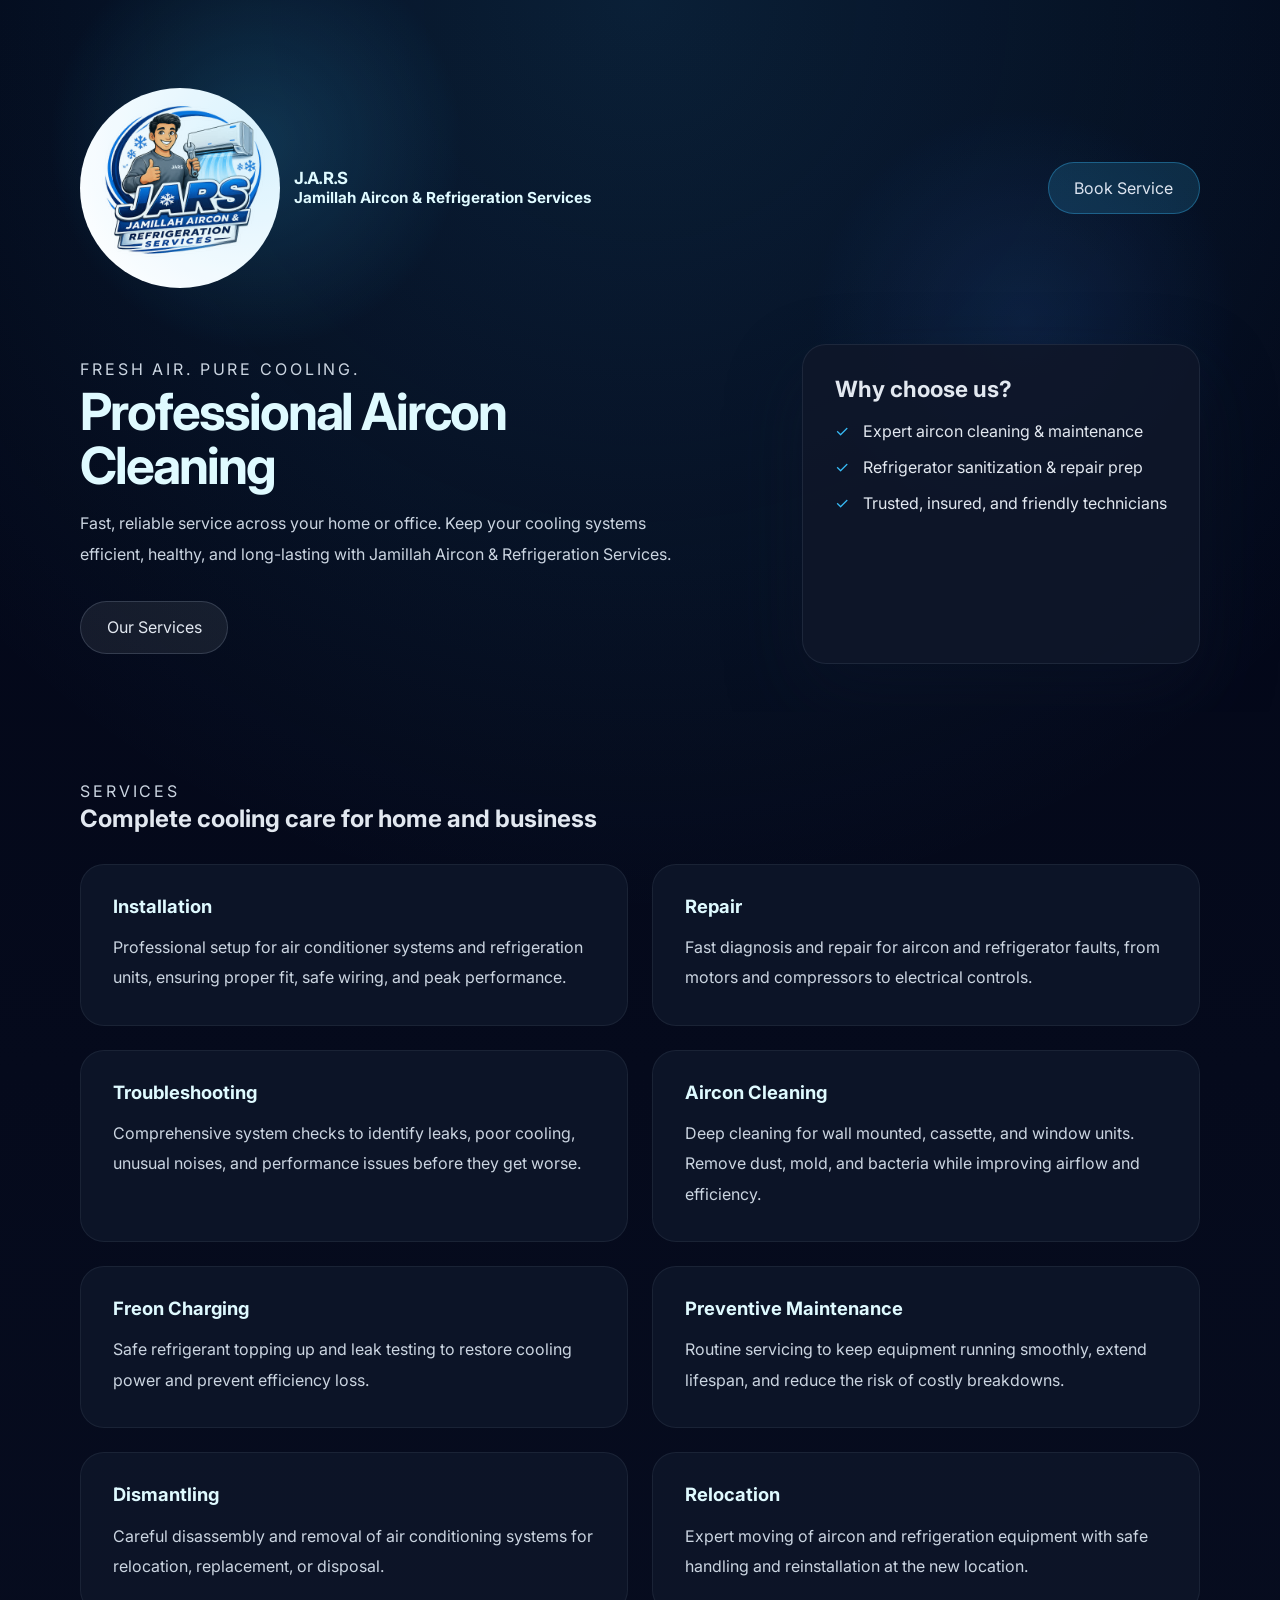
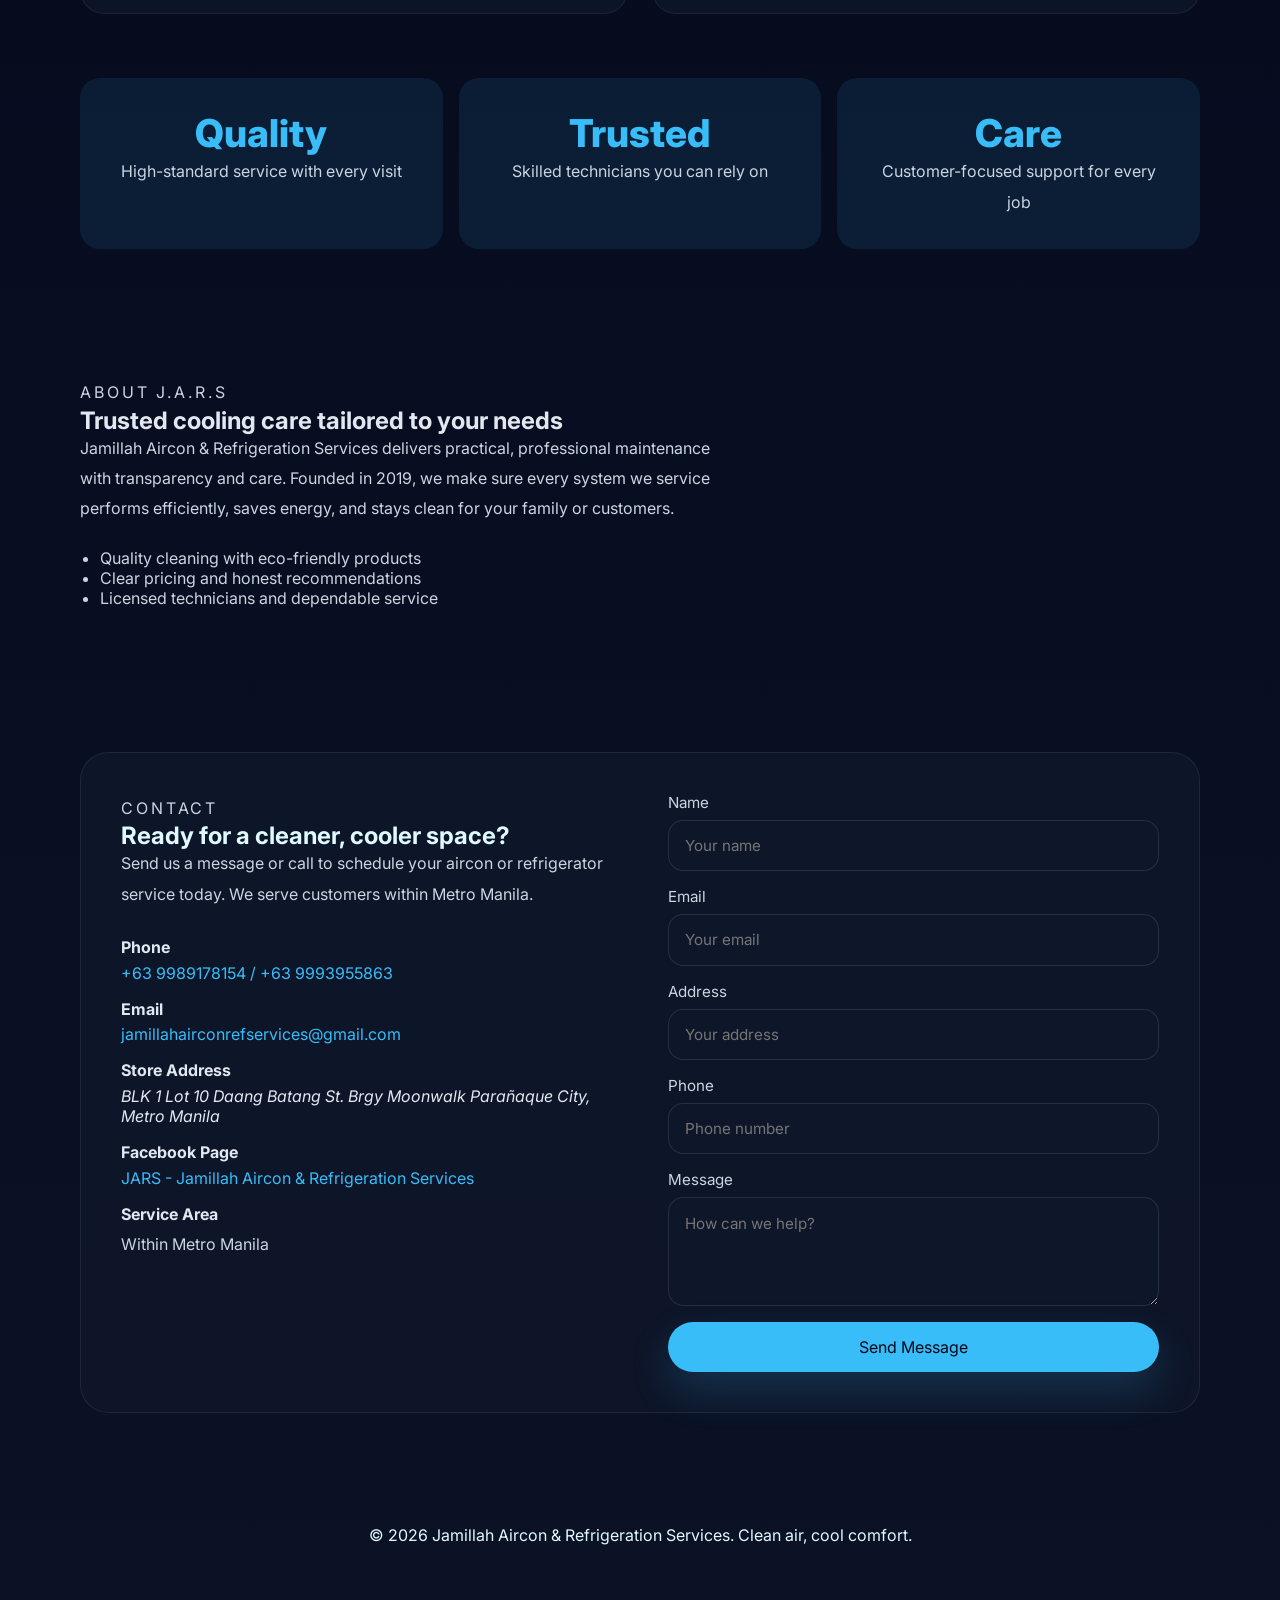
==== index.html @ af623837 "Add files via upload" ====
<!DOCTYPE html>
<html lang="en">
<head>
  <meta charset="UTF-8" />
  <meta name="viewport" content="width=device-width, initial-scale=1.0" />
  <title>Jamillah Aircon & Refrigeration Services</title>
  <link rel="stylesheet" href="styles.css" />
  <link rel="preconnect" href="https://fonts.googleapis.com" />
  <link rel="preconnect" href="https://fonts.gstatic.com" crossorigin />
  <link href="https://fonts.googleapis.com/css2?family=Inter:wght@400;500;600;700;800&display=swap" rel="stylesheet" />
</head>
<body>
  <header class="hero">
    <nav class="nav container">
      <div class="brand">
        <span class="brand-mark"><img src="8012e598-6c51-4938-8adb-c6c27e04d6a5.jpeg" width="800" height="auto" alt="J.A.R.S Logo" /></span>
        <div>
          <h1 class="brand-name neon-hover">J.A.R.S</h1>
          <h2 class="brand-subtitle neon-hover">Jamillah Aircon & Refrigeration Services</h2>
        </div>
      </div>
      <a class="cta-nav" href="#contact">Book Service</a>
    </nav>

    <div class="hero-content container">
      <div class="hero-copy">
        <p class="eyebrow">Fresh air. Pure cooling.</p>
        <h1 class="neon-hover">Professional Aircon Cleaning</h1>
        <p>Fast, reliable service across your home or office. Keep your cooling systems efficient, healthy, and long-lasting with Jamillah Aircon & Refrigeration Services.</p>
          <div class="hero-actions">
          <a class="btn secondary neon-hover" href="#services">Our Services</a>
        </div>
      </div>
      <div class="hero-visual">
        <div class="hero-card">
          <h2>Why choose us?</h2>
          <ul>
            <li>Expert aircon cleaning & maintenance</li>
            <li>Refrigerator sanitization & repair prep</li>
            <li>Trusted, insured, and friendly technicians</li>
          </ul>
        </div>
      </div>
    </div>
  </header>

  <main>
    <section id="services" class="section container">
      <div class="section-intro">
        <p class="eyebrow">Services</p>
        <h2>Complete cooling care for home and business</h2>
      </div>
      <div class="grid cards">
        <article class="card">
          <h3 class="neon-hover">Installation</h3>
          <p>Professional setup for air conditioner systems and refrigeration units, ensuring proper fit, safe wiring, and peak performance.</p>
        </article>
        <article class="card">
          <h3 class="neon-hover">Repair</h3>
          <p>Fast diagnosis and repair for aircon and refrigerator faults, from motors and compressors to electrical controls.</p>
        </article>
        <article class="card">
          <h3 class="neon-hover">Troubleshooting</h3>
          <p>Comprehensive system checks to identify leaks, poor cooling, unusual noises, and performance issues before they get worse.</p>
        </article>
        <article class="card">
          <h3 class="neon-hover">Aircon Cleaning</h3>
          <p>Deep cleaning for wall mounted, cassette, and window units. Remove dust, mold, and bacteria while improving airflow and efficiency.</p>
        </article>
        <article class="card">
          <h3 class="neon-hover">Freon Charging</h3>
          <p>Safe refrigerant topping up and leak testing to restore cooling power and prevent efficiency loss.</p>
        </article>
        <article class="card">
          <h3 class="neon-hover">Preventive Maintenance</h3>
          <p>Routine servicing to keep equipment running smoothly, extend lifespan, and reduce the risk of costly breakdowns.</p>
        </article>
        <article class="card">
          <h3 class="neon-hover">Dismantling</h3>
          <p>Careful disassembly and removal of air conditioning systems for relocation, replacement, or disposal.</p>
        </article>
        <article class="card">
          <h3 class="neon-hover">Relocation</h3>
          <p>Expert moving of aircon and refrigeration equipment with safe handling and reinstallation at the new location.</p>
        </article>
      </div>
    </section>

    <section class="section container stats-section">
        <div class="stats-grid">
        <div class="stat-card">
          <span class="neon-hover">Quality</span>
          <p>High-standard service with every visit</p>
        </div>
        <div class="stat-card">
          <span class="neon-hover">Trusted</span>
          <p>Skilled technicians you can rely on</p>
        </div>
        <div class="stat-card">
          <span class="neon-hover">Care</span>
          <p>Customer-focused support for every job</p>
        </div>
      </div>
    </section>

    <section class="section container about-section">
      <div class="about-grid">
        <div>
          <p class="eyebrow">About J.A.R.S</p>
          <h2>Trusted cooling care tailored to your needs</h2>
          <p>Jamillah Aircon & Refrigeration Services delivers practical, professional maintenance with transparency and care. Founded in 2019, we make sure every system we service performs efficiently, saves energy, and stays clean for your family or customers.</p>
          <ul>
            <li>Quality cleaning with eco-friendly products</li>
            <li>Clear pricing and honest recommendations</li>
            <li>Licensed technicians and dependable service</li>
          </ul>
        </div>
      </div>
    </section>

    <section id="contact" class="section container contact-section">
      <div class="contact-card">
        <div>
          <p class="eyebrow">Contact</p>
          <h2 class="neon-hover">Ready for a cleaner, cooler space?</h2>
          <p>Send us a message or call to schedule your aircon or refrigerator service today. We serve customers within Metro Manila.</p>
          <div class="contact-details">
            <div>
              <strong>Phone</strong>
              <a href="tel:+63 9989178154/9993955863">+63 9989178154 / +63 9993955863</a>
            </div>
            <div>
              <strong>Email</strong>
              <a href="mailto:jamillahairconrefservices@gmail.com">jamillahairconrefservices@gmail.com</a>
            </div>
            <div>
              <strong>Store Address</strong>
              <address>BLK 1 Lot 10 Daang Batang St. Brgy Moonwalk Parañaque City, Metro Manila</address>
            </div>
            <div>
              <strong>Facebook Page</strong>
              <a href="https://www.facebook.com/people/JARS-Jamillah-Aircon-Refrigeration-Services/100064820811318/" target="_blank" rel="noreferrer">JARS - Jamillah Aircon & Refrigeration Services</a>
            </div>
            <div>
              <strong>Service Area</strong>
              <p>Within Metro Manila</p>
            </div>
          </div>
        </div>
        <form id="contact-form" class="contact-form" action="https://script.google.com/macros/s/PUT_YOUR_SCRIPT_ID_HERE/exec" method="POST" accept-charset="UTF-8">
          <input type="hidden" name="_subject" value="New service inquiry from website" />
          <input type="hidden" name="_captcha" value="false" />
          <input type="hidden" name="_template" value="table" />
          <input type="hidden" name="_next" value="https://jamillahairconrefservices.com/" />
          <label>
            Name
            <input type="text" name="name" placeholder="Your name" required />
          </label>
          <label>
            Email
            <input type="email" name="email" placeholder="Your email" required />
          </label>
          <label>
            Address
            <input type="text" name="address" placeholder="Your address" required />
          </label>
          <label>
            Phone
            <input type="tel" name="phone" placeholder="Phone number" required />
          </label>
          <label>
            Message
            <textarea name="message" rows="4" placeholder="How can we help?" required></textarea>
          </label>
          <button type="submit" class="btn primary">Send Message</button>
        </form>
      </div>
    </section>
  </main>

  <footer class="footer container">
    <p class="neon-hover">© 2026 Jamillah Aircon & Refrigeration Services. Clean air, cool comfort.</p>
  </footer>
  <script src="script.js"></script>
</body>
</html>
---- styles.css ----
:root {
  color-scheme: dark;
  font-family: 'Inter', system-ui, sans-serif;
  background: #0f172a;
  color: #e2e8f0;
  font-synthesis: none;
  text-rendering: optimizeLegibility;
}

* {
  box-sizing: border-box;
}

body {
  margin: 0;
  min-height: 100vh;
  background: radial-gradient(circle at top, rgba(56, 189, 248, 0.14), transparent 28%),
    linear-gradient(180deg, #020617 0%, #0b1226 100%);
}

img {
  display: block;
  max-width: 100%;
}

button,
input,
textarea {
  font: inherit;
}

.container {
  width: min(1120px, calc(100% - 2rem));
  margin: 0 auto;
}

.nav {
  display: flex;
  justify-content: space-between;
  align-items: center;
  padding: 1.5rem 0;
}

.brand {
  display: flex;
  align-items: center;
  gap: 0.9rem;
}

.brand-mark {
  width: 200px;
  height: 200px;
  display: grid;
  place-items: left;
  background: #38bdf8;
  border-radius: 50%;
  overflow: hidden;
  color: #020617;
  font-weight: 800;
  font-size: 1.2rem;
}

.brand-mark img {
  width: 100%;
  height: auto;
  display: block;
}

.brand-name {
  margin: 0;
  font-size: 1.05rem;
  font-weight: 700;
}

.brand-subtitle {
  margin: 0.15rem 0 0;
  color: #94a3b8;
  font-size: 0.95rem;
}

.cta-nav,
.btn {
  display: inline-flex;
  align-items: center;
  justify-content: center;
  gap: 0.5rem;
  text-decoration: none;
  border-radius: 999px;
  border: none;
  padding: 0.95rem 1.6rem;
  cursor: pointer;
  transition: transform 0.2s ease, box-shadow 0.2s ease, background-color 0.2s ease;
}

.cta-nav {
  background: rgba(56, 189, 248, 0.16);
  color: #e2e8f0;
  border: 1px solid rgba(56, 189, 248, 0.35);
}

.hero {
  position: relative;
  overflow: hidden;
  padding: 4rem 0 3rem;
}

.hero::before {
  content: '';
  position: absolute;
  inset: 0;
  background: radial-gradient(circle at 20% 20%, rgba(56, 189, 248, 0.24), transparent 18%),
    radial-gradient(circle at 80% 45%, rgba(59, 130, 246, 0.16), transparent 20%);
  opacity: 0.8;
  pointer-events: none;
  animation: lightMove 12s ease-in-out infinite;
}

@keyframes lightMove {
  0% {
    transform: translate(0, 0) scale(1);
    opacity: 0.8;
  }
  50% {
    transform: translate(8%, -6%) scale(1.1);
    opacity: 0.6;
  }
  100% {
    transform: translate(0, 0) scale(1);
    opacity: 0.8;
  }
}

.hero-content {
  display: grid;
  grid-template-columns: 1.4fr 1fr;
  gap: 2.5rem;
  align-items: center;
  padding-top: 2rem;
  opacity: 0;
  transform: translateY(24px);
  animation: fadeInUp 1.2s ease-out forwards;
  animation-delay: 0.15s;
}

.hero-copy {
  max-width: 620px;
}

.eyebrow {
  text-transform: uppercase;
  letter-spacing: 0.18em;
  font-size: 0.78rem;
  color: #38bdf8;
  margin-bottom: 1rem;
}

h1,
h2,
h3 {
  margin: 0;
  line-height: 1.05;
}

h1 {
  font-size: clamp(2.4rem, 4vw, 4.2rem);
  letter-spacing: -0.04em;
  margin-bottom: 1rem;
}

.hero-copy p,
.section p,
.card p,
.testimonial-card p {
  font-size: 1rem;
  line-height: 1.9;
  color: #cbd5e1;
  margin: 0;
}

.hero-actions {
  display: flex;
  flex-wrap: wrap;
  gap: 1rem;
  margin-top: 2rem;
}

.btn.primary {
  background: #38bdf8;
  color: #020617;
  box-shadow: 0 18px 40px rgba(56, 189, 248, 0.18);
}

.btn.secondary {
  background: rgba(255, 255, 255, 0.07);
  color: #e2e8f0;
  border: 1px solid rgba(148, 163, 184, 0.24);
}

.btn:hover,
.cta-nav:hover {
  transform: translateY(-1px);
}

.hero-visual {
  display: flex;
  justify-content: flex-end;
}

.hero-card {
  background: rgba(15, 23, 42, 0.9);
  border: 1px solid rgba(148, 163, 184, 0.12);
  border-radius: 1.5rem;
  padding: 2rem;
  min-height: 320px;
  box-shadow: 0 30px 75px rgba(15, 23, 42, 0.35);
  opacity: 0;
  transform: translateY(24px);
  animation: fadeInUp 1.2s ease-out forwards;
  animation-delay: 0.3s;
}

.hero-card h2 {
  margin-bottom: 1.25rem;
  font-size: 1.4rem;
}

.hero-card ul {
  list-style: none;
  padding: 0;
  margin: 0;
  display: grid;
  gap: 1rem;
}

.hero-card li {
  position: relative;
  padding-left: 1.75rem;
}

.hero-card li::before {
  content: '✓';
  position: absolute;
  left: 0;
  color: #38bdf8;
}

.section {
  padding: 4rem 0;
}

#services,
#contact,
.section-intro,
.cards .card,
.stats-grid .stat-card,
.about-grid,
.contact-card,
.footer {
  opacity: 0;
  transform: translateY(24px);
  animation: fadeInUp 1.5s ease-out forwards;
}

#services {
  animation-delay: 0.2s;
}

#contact {
  animation-delay: 0.5s;
}

.section-intro {
  animation-delay: 0.25s;
  max-width: 640px;
  margin-bottom: 2rem;
}

.cards .card {
  animation-delay: 0.35s;
}

.stats-grid .stat-card {
  animation-delay: 0.4s;
}

.about-grid {
  animation-delay: 0.35s;
}

.contact-card {
  animation-delay: 0.45s;
}

.footer {
  animation-delay: 0.55s;
}

@keyframes fadeInUp {
  from {
    opacity: 0;
    transform: translateY(24px);
  }
  to {
    opacity: 1;
    transform: translateY(0);
  }
}


.cards {
  display: grid;
  grid-template-columns: repeat(2, minmax(0, 1fr));
  gap: 1.5rem;
}

.card {
  background: rgba(15, 23, 42, 0.85);
  border: 1px solid rgba(148, 163, 184, 0.1);
  border-radius: 1.5rem;
  padding: 2rem;
}

.card h3 {
  margin-bottom: 1rem;
  font-size: 1.15rem;
}

.stats-section {
  padding-top: 0;
}

.stats-grid {
  display: grid;
  grid-template-columns: repeat(3, minmax(0, 1fr));
  gap: 1rem;
}

.stat-card {
  background: rgba(56, 189, 248, 0.1);
  border-radius: 1.25rem;
  padding: 2rem;
  text-align: center;
}

.stat-card span {
  display: block;
  font-size: 2.4rem;
  font-weight: 800;
  color: #38bdf8;
}

.about-grid {
  display: grid;
  grid-template-columns: 1.2fr 0.8fr;
  gap: 2rem;
  align-items: start;
}

.about-grid ul {
  margin-top: 1.5rem;
  padding-left: 1.25rem;
  list-style: disc;
  color: #cbd5e1;
}

.testimonial-card {
  background: rgba(15, 23, 42, 0.9);
  border: 1px solid rgba(148, 163, 184, 0.12);
  border-radius: 1.5rem;
  padding: 2rem;
}

.testimonial-card footer {
  margin-top: 1.5rem;
  display: flex;
  flex-direction: column;
  gap: 0.2rem;
  color: #94a3b8;
}

.contact-card {
  display: grid;
  grid-template-columns: 1.05fr 1fr;
  gap: 2rem;
  background: rgba(15, 23, 42, 0.9);
  border: 1px solid rgba(148, 163, 184, 0.12);
  border-radius: 1.75rem;
  padding: 2.5rem;
}

.contact-details {
  display: grid;
  gap: 1rem;
  margin-top: 1.75rem;
}

.contact-details strong {
  display: block;
  margin-bottom: 0.35rem;
  color: #e2e8f0;
}

.contact-details a {
  color: #38bdf8;
  text-decoration: none;
}

.contact-form {
  display: grid;
  gap: 1rem;
}

.contact-form label {
  display: grid;
  gap: 0.5rem;
  font-size: 0.95rem;
  color: #cbd5e1;
}

.contact-form input,
.contact-form textarea {
  width: 100%;
  border: 1px solid rgba(148, 163, 184, 0.18);
  border-radius: 0.95rem;
  padding: 0.95rem 1rem;
  background: rgba(15, 23, 42, 0.95);
  color: #e2e8f0;
}

.contact-form input:focus,
.contact-form textarea:focus {
  outline: 2px solid rgba(56, 189, 248, 0.6);
  outline-offset: 2px;
}

.footer {
  padding: 2rem 0 3rem;
  text-align: center;
  color: #94a3b8;
}

@media (max-width: 940px) {
  .hero-content,
  .about-grid,
  .contact-card {
    grid-template-columns: 1fr;
  }

  .stats-grid {
    grid-template-columns: repeat(2, minmax(0, 1fr));
  }
}

@media (max-width: 680px) {
  .nav {
    flex-direction: column;
    align-items: flex-start;
    gap: 1rem;
  }

  .cards,
  .stats-grid {
    grid-template-columns: 1fr;
  }

  .hero {
    padding-top: 2.5rem;
  }
}

/* --- Neon hover effect (add-on) --- */
.neon-hover {
  position: relative;
  color: #dffaff;
  transition: color 0.25s ease, text-shadow 0.35s ease, transform 0.35s ease;
  cursor: pointer;
  -webkit-tap-highlight-color: transparent;
}

.neon-hover:hover {
  color: #e6ffff;
  text-shadow:
    0 0 6px rgba(56,189,248,0.95),
    0 0 18px rgba(56,189,248,0.6),
    0 0 36px rgba(99,102,241,0.25);
  transform: translateY(-2px);
}

.neon-hover::after {
  content: '';
  position: absolute;
  left: 50%;
  top: 50%;
  transform: translate(-50%, -50%);
  width: 0;
  height: 0;
  pointer-events: none;
  border-radius: 50%;
  background: radial-gradient(circle, rgba(56,189,248,0.22) 0%, rgba(56,189,248,0.12) 30%, transparent 60%);
  filter: blur(18px);
  opacity: 0;
  transition: width 0.4s ease, height 0.4s ease, opacity 0.4s ease;
  z-index: -1;
}

.neon-hover:hover::after {
  width: 220%;
  height: 160%;
  opacity: 1;
}

/* soft cursor glow that follows the mouse when hovering neon elements */
.neon-cursor {
  position: fixed;
  left: 0;
  top: 0;
  width: 140px;
  height: 140px;
  border-radius: 50%;
  pointer-events: none;
  background: radial-gradient(circle at 40% 40%, rgba(56,189,248,0.28), rgba(56,189,248,0.12) 40%, transparent 70%);
  filter: blur(16px);
  mix-blend-mode: screen;
  opacity: 0;
  transform: translate(-50%, -50%) scale(0.6);
  transition: opacity 0.18s ease, transform 0.12s ease;
  z-index: 9999;
}

@media (max-width: 680px) {
  .neon-cursor { width: 90px; height: 90px; }
}

/* optional helper: reduce glow intensity for printed output */
@media print {
  .neon-hover, .neon-cursor { text-shadow: none !important; opacity: 1 !important; }
}
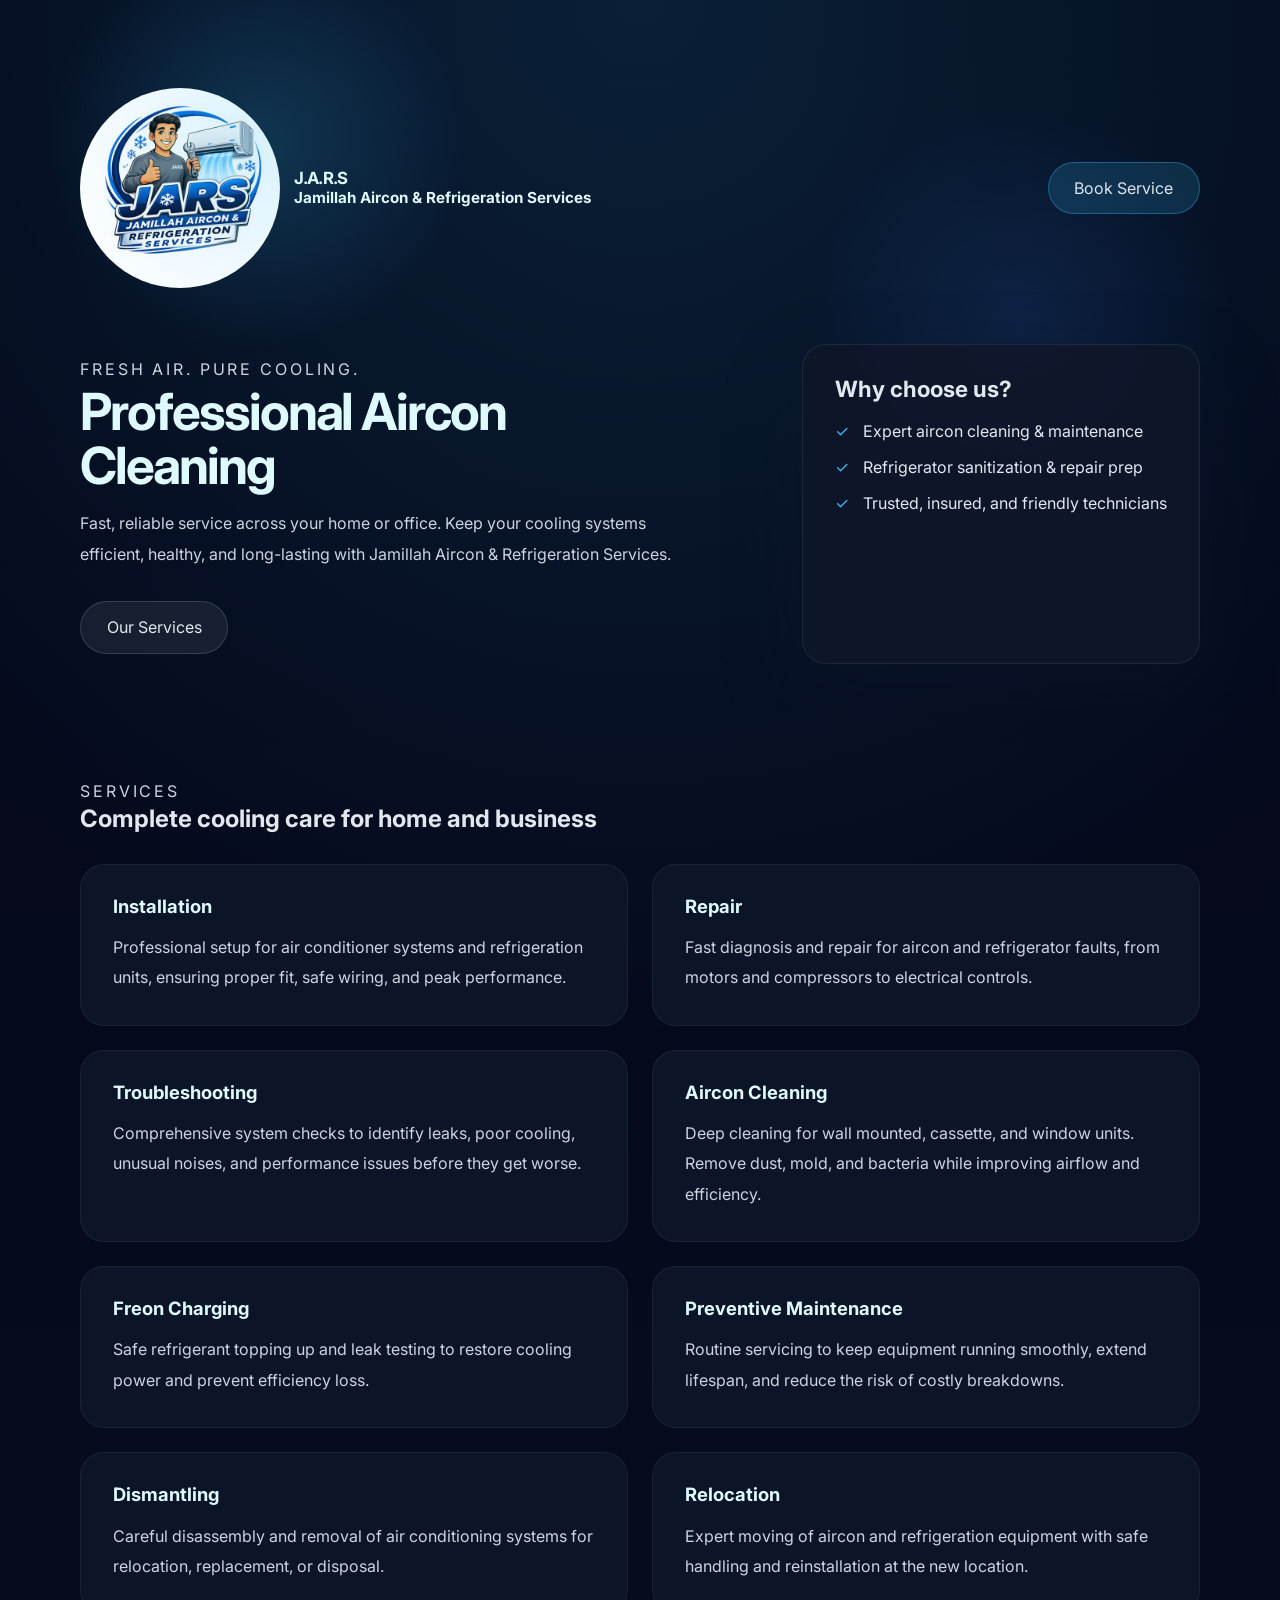
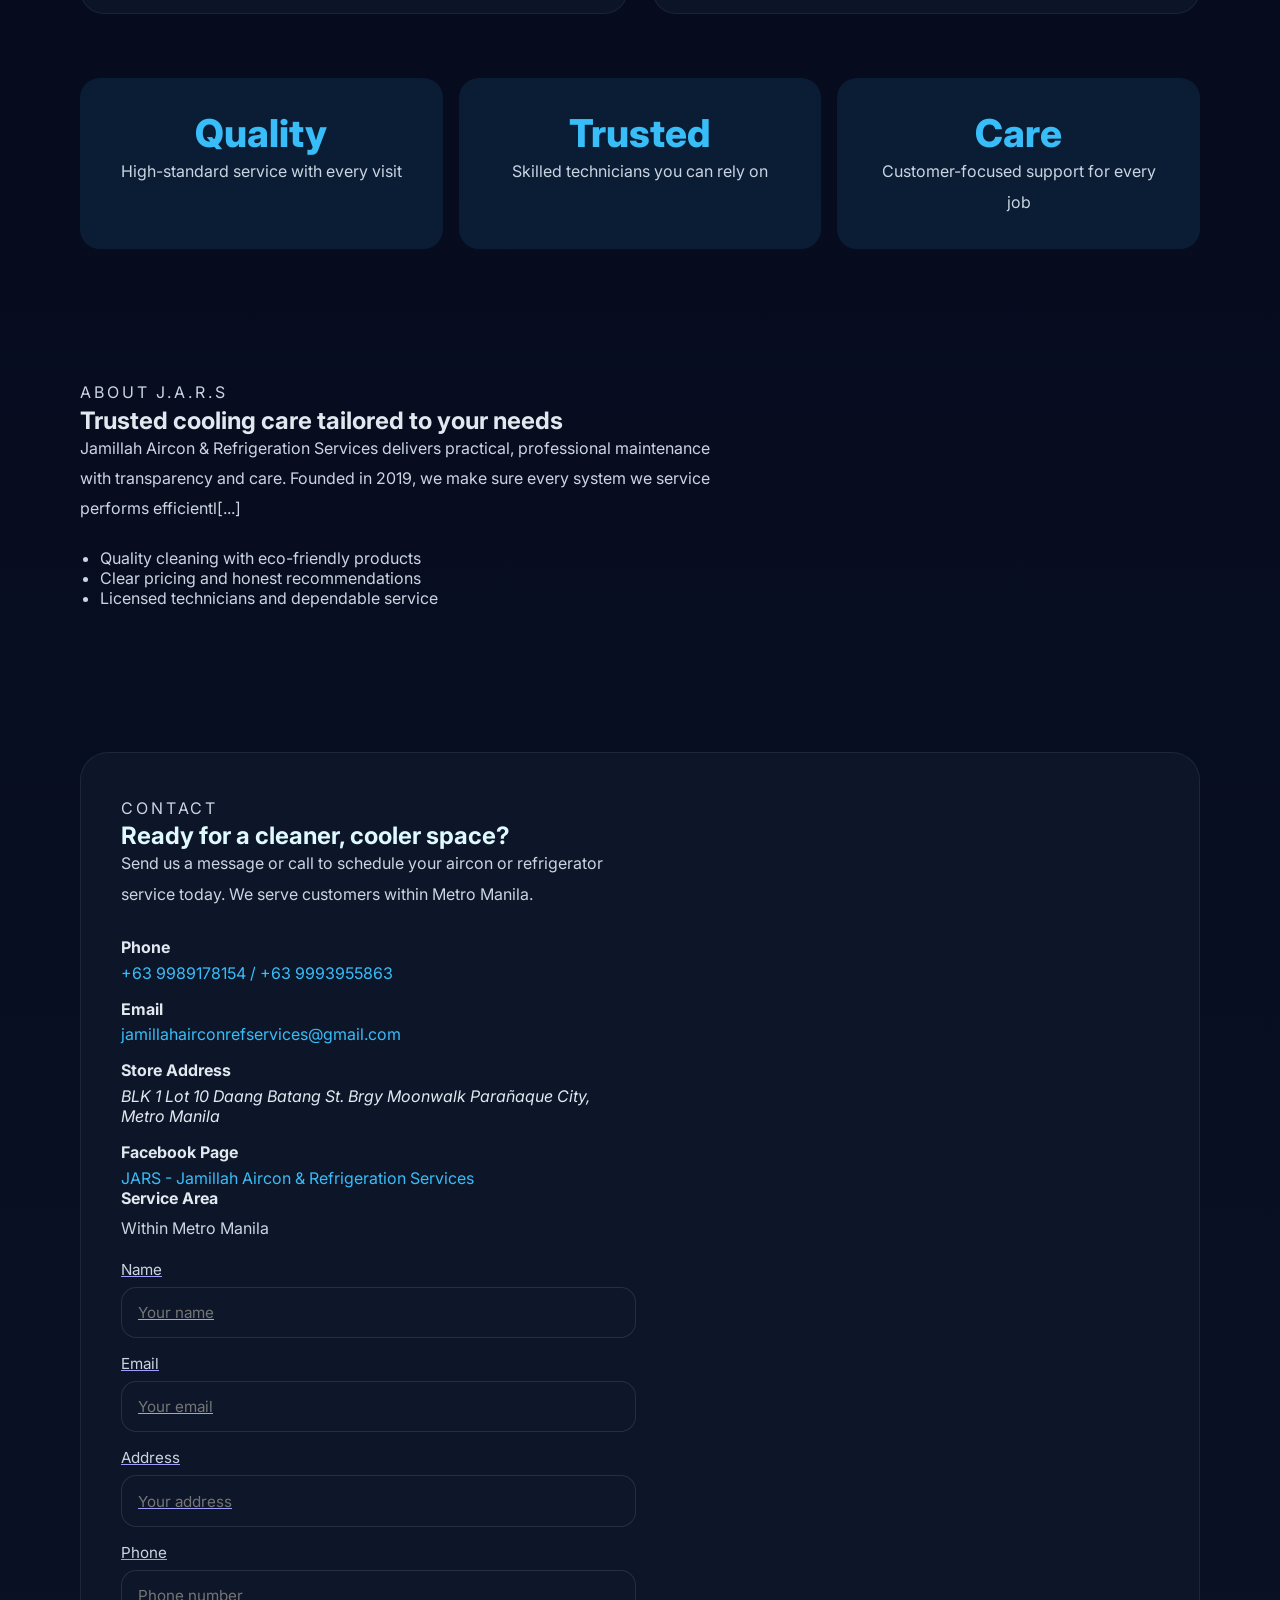
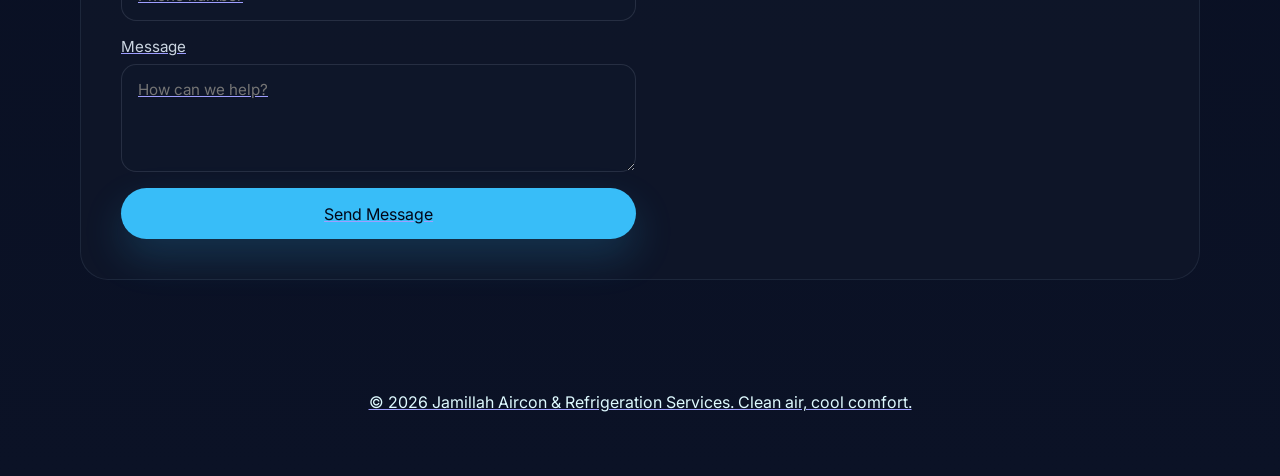
==== commit 686dce09: "Update index.html and script.js files" ====
--- a/index.html
+++ b/index.html
@@ -1,186 +1,186 @@
-<!DOCTYPE html>
-<html lang="en">
-<head>
-  <meta charset="UTF-8" />
-  <meta name="viewport" content="width=device-width, initial-scale=1.0" />
-  <title>Jamillah Aircon & Refrigeration Services</title>
-  <link rel="stylesheet" href="styles.css" />
-  <link rel="preconnect" href="https://fonts.googleapis.com" />
-  <link rel="preconnect" href="https://fonts.gstatic.com" crossorigin />
-  <link href="https://fonts.googleapis.com/css2?family=Inter:wght@400;500;600;700;800&display=swap" rel="stylesheet" />
-</head>
-<body>
-  <header class="hero">
-    <nav class="nav container">
-      <div class="brand">
-        <span class="brand-mark"><img src="8012e598-6c51-4938-8adb-c6c27e04d6a5.jpeg" width="800" height="auto" alt="J.A.R.S Logo" /></span>
-        <div>
-          <h1 class="brand-name neon-hover">J.A.R.S</h1>
-          <h2 class="brand-subtitle neon-hover">Jamillah Aircon & Refrigeration Services</h2>
-        </div>
-      </div>
-      <a class="cta-nav" href="#contact">Book Service</a>
-    </nav>
-
-    <div class="hero-content container">
-      <div class="hero-copy">
-        <p class="eyebrow">Fresh air. Pure cooling.</p>
-        <h1 class="neon-hover">Professional Aircon Cleaning</h1>
-        <p>Fast, reliable service across your home or office. Keep your cooling systems efficient, healthy, and long-lasting with Jamillah Aircon & Refrigeration Services.</p>
-          <div class="hero-actions">
-          <a class="btn secondary neon-hover" href="#services">Our Services</a>
-        </div>
-      </div>
-      <div class="hero-visual">
-        <div class="hero-card">
-          <h2>Why choose us?</h2>
-          <ul>
-            <li>Expert aircon cleaning & maintenance</li>
-            <li>Refrigerator sanitization & repair prep</li>
-            <li>Trusted, insured, and friendly technicians</li>
-          </ul>
-        </div>
-      </div>
-    </div>
-  </header>
-
-  <main>
-    <section id="services" class="section container">
-      <div class="section-intro">
-        <p class="eyebrow">Services</p>
-        <h2>Complete cooling care for home and business</h2>
-      </div>
-      <div class="grid cards">
-        <article class="card">
-          <h3 class="neon-hover">Installation</h3>
-          <p>Professional setup for air conditioner systems and refrigeration units, ensuring proper fit, safe wiring, and peak performance.</p>
-        </article>
-        <article class="card">
-          <h3 class="neon-hover">Repair</h3>
-          <p>Fast diagnosis and repair for aircon and refrigerator faults, from motors and compressors to electrical controls.</p>
-        </article>
-        <article class="card">
-          <h3 class="neon-hover">Troubleshooting</h3>
-          <p>Comprehensive system checks to identify leaks, poor cooling, unusual noises, and performance issues before they get worse.</p>
-        </article>
-        <article class="card">
-          <h3 class="neon-hover">Aircon Cleaning</h3>
-          <p>Deep cleaning for wall mounted, cassette, and window units. Remove dust, mold, and bacteria while improving airflow and efficiency.</p>
-        </article>
-        <article class="card">
-          <h3 class="neon-hover">Freon Charging</h3>
-          <p>Safe refrigerant topping up and leak testing to restore cooling power and prevent efficiency loss.</p>
-        </article>
-        <article class="card">
-          <h3 class="neon-hover">Preventive Maintenance</h3>
-          <p>Routine servicing to keep equipment running smoothly, extend lifespan, and reduce the risk of costly breakdowns.</p>
-        </article>
-        <article class="card">
-          <h3 class="neon-hover">Dismantling</h3>
-          <p>Careful disassembly and removal of air conditioning systems for relocation, replacement, or disposal.</p>
-        </article>
-        <article class="card">
-          <h3 class="neon-hover">Relocation</h3>
-          <p>Expert moving of aircon and refrigeration equipment with safe handling and reinstallation at the new location.</p>
-        </article>
-      </div>
-    </section>
-
-    <section class="section container stats-section">
-        <div class="stats-grid">
-        <div class="stat-card">
-          <span class="neon-hover">Quality</span>
-          <p>High-standard service with every visit</p>
-        </div>
-        <div class="stat-card">
-          <span class="neon-hover">Trusted</span>
-          <p>Skilled technicians you can rely on</p>
-        </div>
-        <div class="stat-card">
-          <span class="neon-hover">Care</span>
-          <p>Customer-focused support for every job</p>
-        </div>
-      </div>
-    </section>
-
-    <section class="section container about-section">
-      <div class="about-grid">
-        <div>
-          <p class="eyebrow">About J.A.R.S</p>
-          <h2>Trusted cooling care tailored to your needs</h2>
-          <p>Jamillah Aircon & Refrigeration Services delivers practical, professional maintenance with transparency and care. Founded in 2019, we make sure every system we service performs efficiently, saves energy, and stays clean for your family or customers.</p>
-          <ul>
-            <li>Quality cleaning with eco-friendly products</li>
-            <li>Clear pricing and honest recommendations</li>
-            <li>Licensed technicians and dependable service</li>
-          </ul>
-        </div>
-      </div>
-    </section>
-
-    <section id="contact" class="section container contact-section">
-      <div class="contact-card">
-        <div>
-          <p class="eyebrow">Contact</p>
-          <h2 class="neon-hover">Ready for a cleaner, cooler space?</h2>
-          <p>Send us a message or call to schedule your aircon or refrigerator service today. We serve customers within Metro Manila.</p>
-          <div class="contact-details">
-            <div>
-              <strong>Phone</strong>
-              <a href="tel:+63 9989178154/9993955863">+63 9989178154 / +63 9993955863</a>
-            </div>
-            <div>
-              <strong>Email</strong>
-              <a href="mailto:jamillahairconrefservices@gmail.com">jamillahairconrefservices@gmail.com</a>
-            </div>
-            <div>
-              <strong>Store Address</strong>
-              <address>BLK 1 Lot 10 Daang Batang St. Brgy Moonwalk Parañaque City, Metro Manila</address>
-            </div>
-            <div>
-              <strong>Facebook Page</strong>
-              <a href="https://www.facebook.com/people/JARS-Jamillah-Aircon-Refrigeration-Services/100064820811318/" target="_blank" rel="noreferrer">JARS - Jamillah Aircon & Refrigeration Services</a>
-            </div>
-            <div>
-              <strong>Service Area</strong>
-              <p>Within Metro Manila</p>
-            </div>
-          </div>
-        </div>
-        <form id="contact-form" class="contact-form" action="https://script.google.com/macros/s/PUT_YOUR_SCRIPT_ID_HERE/exec" method="POST" accept-charset="UTF-8">
-          <input type="hidden" name="_subject" value="New service inquiry from website" />
-          <input type="hidden" name="_captcha" value="false" />
-          <input type="hidden" name="_template" value="table" />
-          <input type="hidden" name="_next" value="https://jamillahairconrefservices.com/" />
-          <label>
-            Name
-            <input type="text" name="name" placeholder="Your name" required />
-          </label>
-          <label>
-            Email
-            <input type="email" name="email" placeholder="Your email" required />
-          </label>
-          <label>
-            Address
-            <input type="text" name="address" placeholder="Your address" required />
-          </label>
-          <label>
-            Phone
-            <input type="tel" name="phone" placeholder="Phone number" required />
-          </label>
-          <label>
-            Message
-            <textarea name="message" rows="4" placeholder="How can we help?" required></textarea>
-          </label>
-          <button type="submit" class="btn primary">Send Message</button>
-        </form>
-      </div>
-    </section>
-  </main>
-
-  <footer class="footer container">
-    <p class="neon-hover">© 2026 Jamillah Aircon & Refrigeration Services. Clean air, cool comfort.</p>
-  </footer>
-  <script src="script.js"></script>
-</body>
-</html>
+<!DOCTYPE html>
+<html lang="en">
+<head>
+  <meta charset="UTF-8" />
+  <meta name="viewport" content="width=device-width, initial-scale=1.0" />
+  <title>Jamillah Aircon & Refrigeration Services</title>
+  <link rel="stylesheet" href="styles.css" />
+  <link rel="preconnect" href="https://fonts.googleapis.com" />
+  <link rel="preconnect" href="https://fonts.gstatic.com" crossorigin />
+  <link href="https://fonts.googleapis.com/css2?family=Inter:wght@400;500;600;700;800&display=swap" rel="stylesheet" />
+</head>
+<body>
+  <header class="hero">
+    <nav class="nav container">
+      <div class="brand">
+        <span class="brand-mark"><img src="8012e598-6c51-4938-8adb-c6c27e04d6a5.jpeg" width="800" height="auto" alt="J.A.R.S Logo" /></span>
+        <div>
+          <h1 class="brand-name neon-hover">J.A.R.S</h1>
+          <h2 class="brand-subtitle neon-hover">Jamillah Aircon & Refrigeration Services</h2>
+        </div>
+      </div>
+      <a class="cta-nav" href="#contact">Book Service</a>
+    </nav>
+
+    <div class="hero-content container">
+      <div class="hero-copy">
+        <p class="eyebrow">Fresh air. Pure cooling.</p>
+        <h1 class="neon-hover">Professional Aircon Cleaning</h1>
+        <p>Fast, reliable service across your home or office. Keep your cooling systems efficient, healthy, and long-lasting with Jamillah Aircon & Refrigeration Services.</p>
+          <div class="hero-actions">
+          <a class="btn secondary neon-hover" href="#services">Our Services</a>
+        </div>
+      </div>
+      <div class="hero-visual">
+        <div class="hero-card">
+          <h2>Why choose us?</h2>
+          <ul>
+            <li>Expert aircon cleaning & maintenance</li>
+            <li>Refrigerator sanitization & repair prep</li>
+            <li>Trusted, insured, and friendly technicians</li>
+          </ul>
+        </div>
+      </div>
+    </div>
+  </header>
+
+  <main>
+    <section id="services" class="section container">
+      <div class="section-intro">
+        <p class="eyebrow">Services</p>
+        <h2>Complete cooling care for home and business</h2>
+      </div>
+      <div class="grid cards">
+        <article class="card">
+          <h3 class="neon-hover">Installation</h3>
+          <p>Professional setup for air conditioner systems and refrigeration units, ensuring proper fit, safe wiring, and peak performance.</p>
+        </article>
+        <article class="card">
+          <h3 class="neon-hover">Repair</h3>
+          <p>Fast diagnosis and repair for aircon and refrigerator faults, from motors and compressors to electrical controls.</p>
+        </article>
+        <article class="card">
+          <h3 class="neon-hover">Troubleshooting</h3>
+          <p>Comprehensive system checks to identify leaks, poor cooling, unusual noises, and performance issues before they get worse.</p>
+        </article>
+        <article class="card">
+          <h3 class="neon-hover">Aircon Cleaning</h3>
+          <p>Deep cleaning for wall mounted, cassette, and window units. Remove dust, mold, and bacteria while improving airflow and efficiency.</p>
+        </article>
+        <article class="card">
+          <h3 class="neon-hover">Freon Charging</h3>
+          <p>Safe refrigerant topping up and leak testing to restore cooling power and prevent efficiency loss.</p>
+        </article>
+        <article class="card">
+          <h3 class="neon-hover">Preventive Maintenance</h3>
+          <p>Routine servicing to keep equipment running smoothly, extend lifespan, and reduce the risk of costly breakdowns.</p>
+        </article>
+        <article class="card">
+          <h3 class="neon-hover">Dismantling</h3>
+          <p>Careful disassembly and removal of air conditioning systems for relocation, replacement, or disposal.</p>
+        </article>
+        <article class="card">
+          <h3 class="neon-hover">Relocation</h3>
+          <p>Expert moving of aircon and refrigeration equipment with safe handling and reinstallation at the new location.</p>
+        </article>
+      </div>
+    </section>
+
+    <section class="section container stats-section">
+        <div class="stats-grid">
+        <div class="stat-card">
+          <span class="neon-hover">Quality</span>
+          <p>High-standard service with every visit</p>
+        </div>
+        <div class="stat-card">
+          <span class="neon-hover">Trusted</span>
+          <p>Skilled technicians you can rely on</p>
+        </div>
+        <div class="stat-card">
+          <span class="neon-hover">Care</span>
+          <p>Customer-focused support for every job</p>
+        </div>
+      </div>
+    </section>
+
+    <section class="section container about-section">
+      <div class="about-grid">
+        <div>
+          <p class="eyebrow">About J.A.R.S</p>
+          <h2>Trusted cooling care tailored to your needs</h2>
+          <p>Jamillah Aircon & Refrigeration Services delivers practical, professional maintenance with transparency and care. Founded in 2019, we make sure every system we service performs efficientl[...]
+          <ul>
+            <li>Quality cleaning with eco-friendly products</li>
+            <li>Clear pricing and honest recommendations</li>
+            <li>Licensed technicians and dependable service</li>
+          </ul>
+        </div>
+      </div>
+    </section>
+
+    <section id="contact" class="section container contact-section">
+      <div class="contact-card">
+        <div>
+          <p class="eyebrow">Contact</p>
+          <h2 class="neon-hover">Ready for a cleaner, cooler space?</h2>
+          <p>Send us a message or call to schedule your aircon or refrigerator service today. We serve customers within Metro Manila.</p>
+          <div class="contact-details">
+            <div>
+              <strong>Phone</strong>
+              <a href="tel:+63 9989178154/9993955863">+63 9989178154 / +63 9993955863</a>
+            </div>
+            <div>
+              <strong>Email</strong>
+              <a href="mailto:jamillahairconrefservices@gmail.com">jamillahairconrefservices@gmail.com</a>
+            </div>
+            <div>
+              <strong>Store Address</strong>
+              <address>BLK 1 Lot 10 Daang Batang St. Brgy Moonwalk Parañaque City, Metro Manila</address>
+            </div>
+            <div>
+              <strong>Facebook Page</strong>
+              <a href="https://www.facebook.com/people/JARS-Jamillah-Aircon-Refrigeration-Services/100064820811318/" target="_blank" rel="noreferrer">JARS - Jamillah Aircon & Refrigeration Services</a[...]
+            </div>
+            <div>
+              <strong>Service Area</strong>
+              <p>Within Metro Manila</p>
+            </div>
+          </div>
+        </div>
+        <form id="contact-form" class="contact-form" action="https://script.google.com/macros/s/PUT_YOUR_SCRIPT_ID_HERE/exec" method="POST" accept-charset="UTF-8">
+          <input type="hidden" name="_subject" value="New service inquiry from website" />
+          <input type="hidden" name="_captcha" value="false" />
+          <input type="hidden" name="_template" value="table" />
+          <input type="hidden" name="_next" value="https://jamillahairconrefservices.com/" />
+          <label>
+            Name
+            <input type="text" name="name" placeholder="Your name" required />
+          </label>
+          <label>
+            Email
+            <input type="email" name="email" placeholder="Your email" required />
+          </label>
+          <label>
+            Address
+            <input type="text" name="address" placeholder="Your address" required />
+          </label>
+          <label>
+            Phone
+            <input type="tel" name="phone" placeholder="Phone number" required />
+          </label>
+          <label>
+            Message
+            <textarea name="message" rows="4" placeholder="How can we help?" required></textarea>
+          </label>
+          <button type="submit" class="btn primary">Send Message</button>
+        </form>
+      </div>
+    </section>
+  </main>
+
+  <footer class="footer container">
+    <p class="neon-hover">© 2026 Jamillah Aircon & Refrigeration Services. Clean air, cool comfort.</p>
+  </footer>
+  <script src="script.js"></script>
+</body>
+</html>
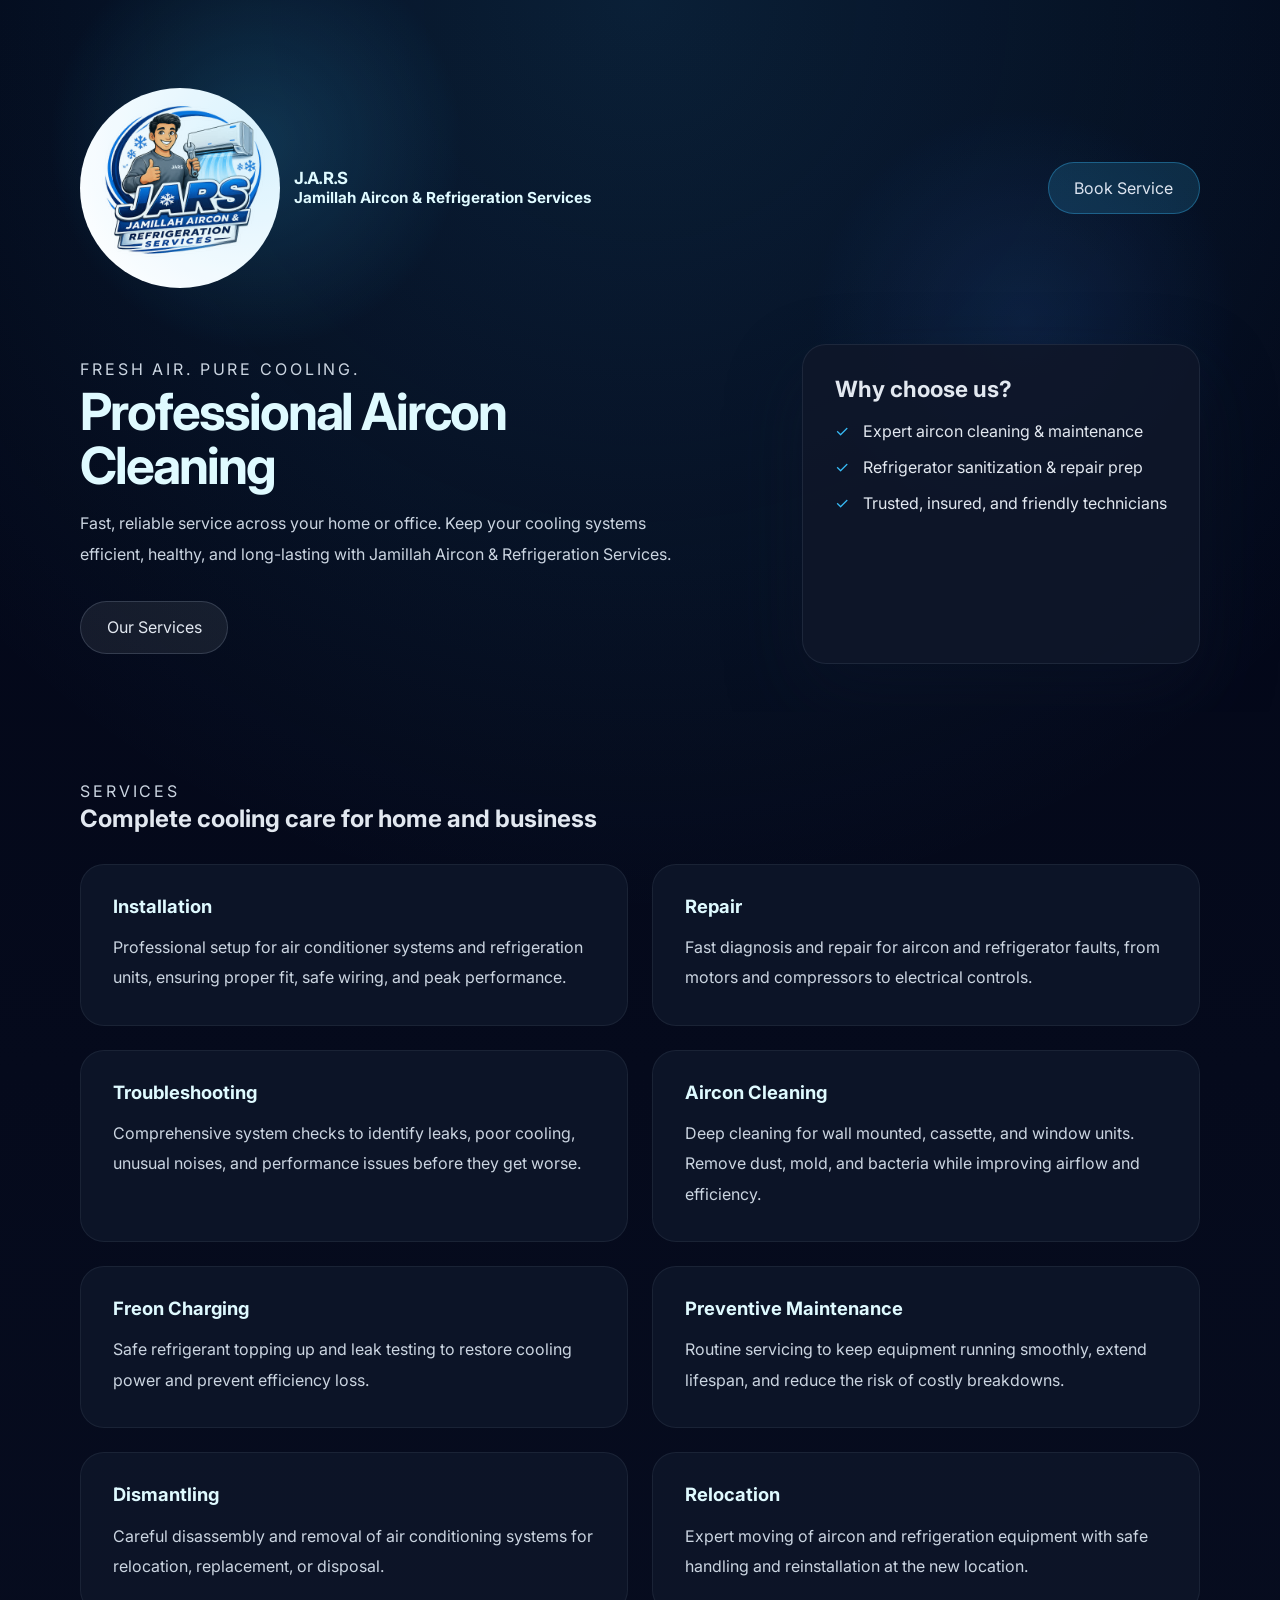
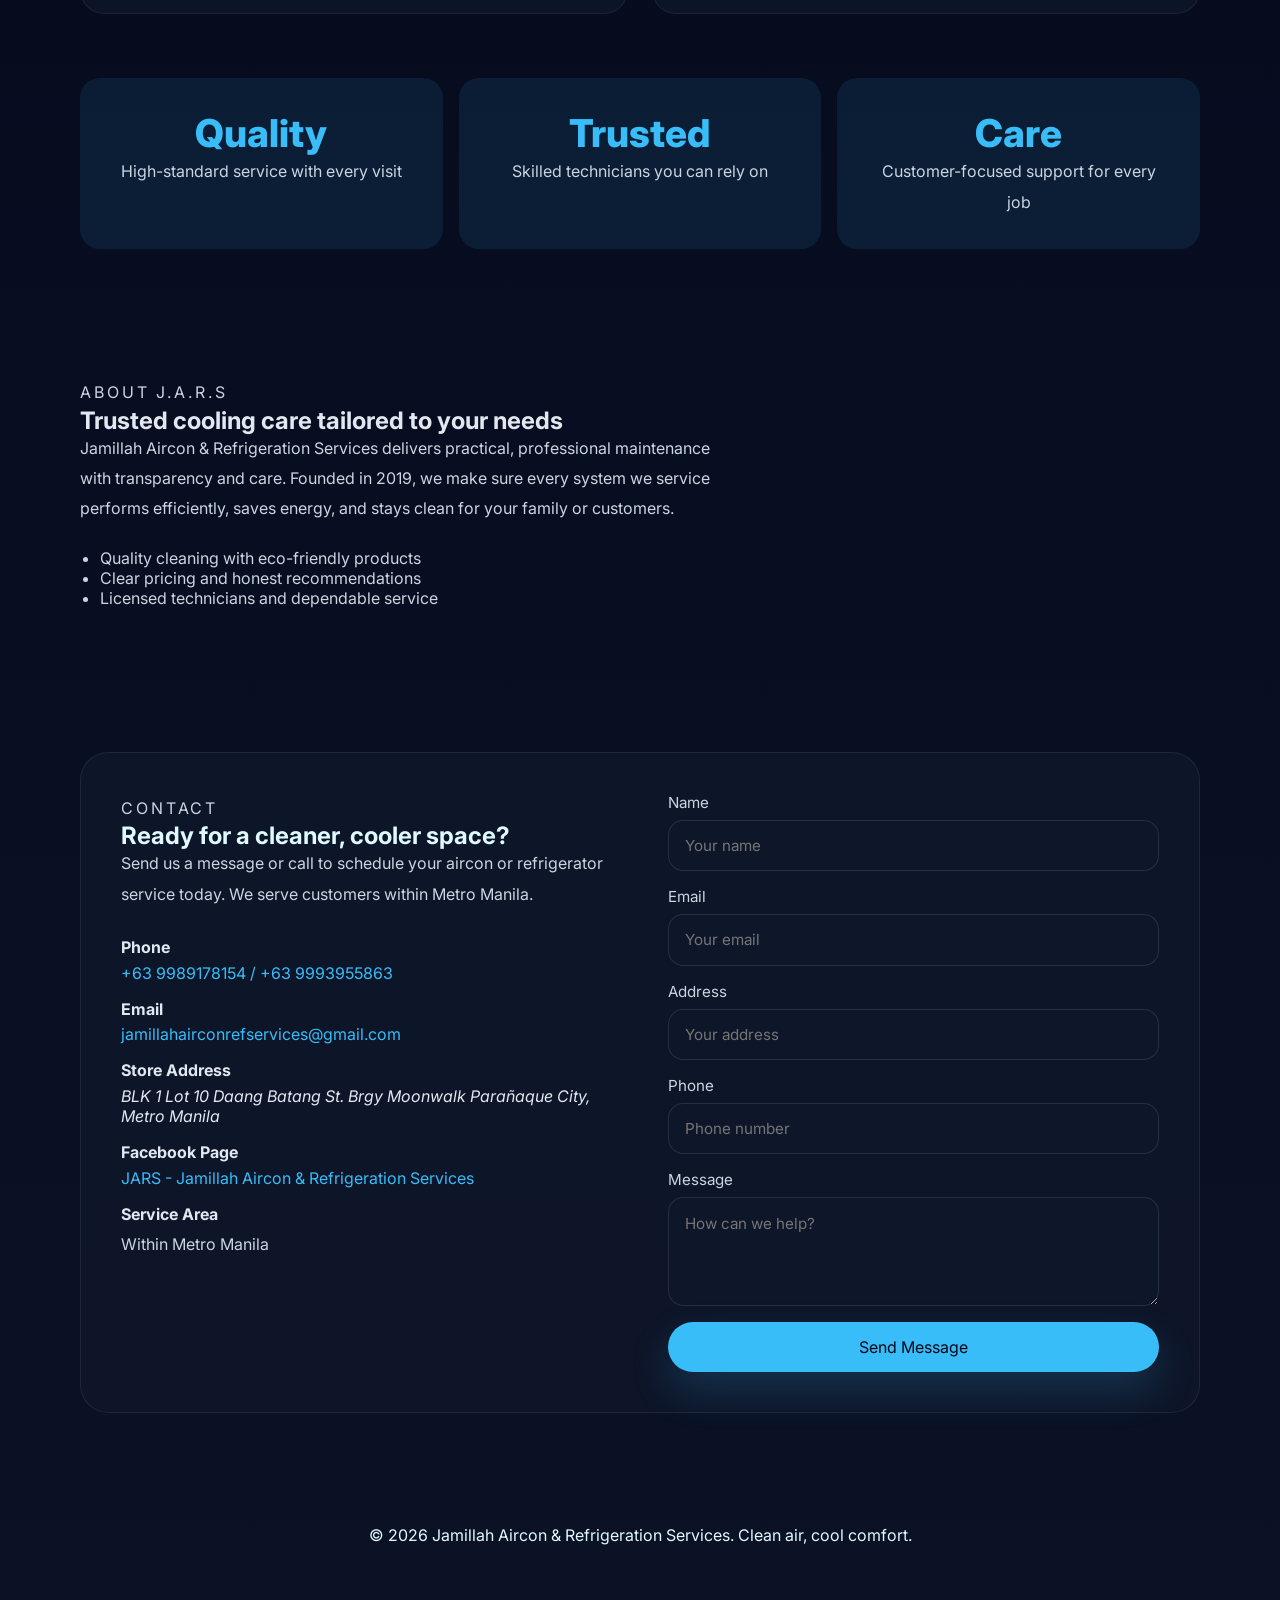
==== commit e6ad91c7: "Update index.html and script.js with latest changes" ====
--- a/index.html
+++ b/index.html
@@ -108,7 +108,7 @@
         <div>
           <p class="eyebrow">About J.A.R.S</p>
           <h2>Trusted cooling care tailored to your needs</h2>
-          <p>Jamillah Aircon & Refrigeration Services delivers practical, professional maintenance with transparency and care. Founded in 2019, we make sure every system we service performs efficientl[...]
+          <p>Jamillah Aircon & Refrigeration Services delivers practical, professional maintenance with transparency and care. Founded in 2019, we make sure every system we service performs efficiently, saves energy, and stays clean for your family or customers.</p>
           <ul>
             <li>Quality cleaning with eco-friendly products</li>
             <li>Clear pricing and honest recommendations</li>
@@ -139,7 +139,7 @@
             </div>
             <div>
               <strong>Facebook Page</strong>
-              <a href="https://www.facebook.com/people/JARS-Jamillah-Aircon-Refrigeration-Services/100064820811318/" target="_blank" rel="noreferrer">JARS - Jamillah Aircon & Refrigeration Services</a[...]
+              <a href="https://www.facebook.com/people/JARS-Jamillah-Aircon-Refrigeration-Services/100064820811318/" target="_blank" rel="noreferrer">JARS - Jamillah Aircon & Refrigeration Services</a>
             </div>
             <div>
               <strong>Service Area</strong>
@@ -147,11 +147,10 @@
             </div>
           </div>
         </div>
-        <form id="contact-form" class="contact-form" action="https://script.google.com/macros/s/PUT_YOUR_SCRIPT_ID_HERE/exec" method="POST" accept-charset="UTF-8">
-          <input type="hidden" name="_subject" value="New service inquiry from website" />
-          <input type="hidden" name="_captcha" value="false" />
-          <input type="hidden" name="_template" value="table" />
-          <input type="hidden" name="_next" value="https://jamillahairconrefservices.com/" />
+        <form id="contact-form" class="contact-form" action="https://api.web3forms.com/submit" method="POST" accept-charset="UTF-8">
+          <input type="hidden" name="access_key" value="YOUR_WEB3FORMS_ACCESS_KEY" />
+          <input type="hidden" name="subject" value="New service inquiry from website" />
+          <input type="checkbox" name="botcheck" class="hidden" style="display:none;" />
           <label>
             Name
             <input type="text" name="name" placeholder="Your name" required />
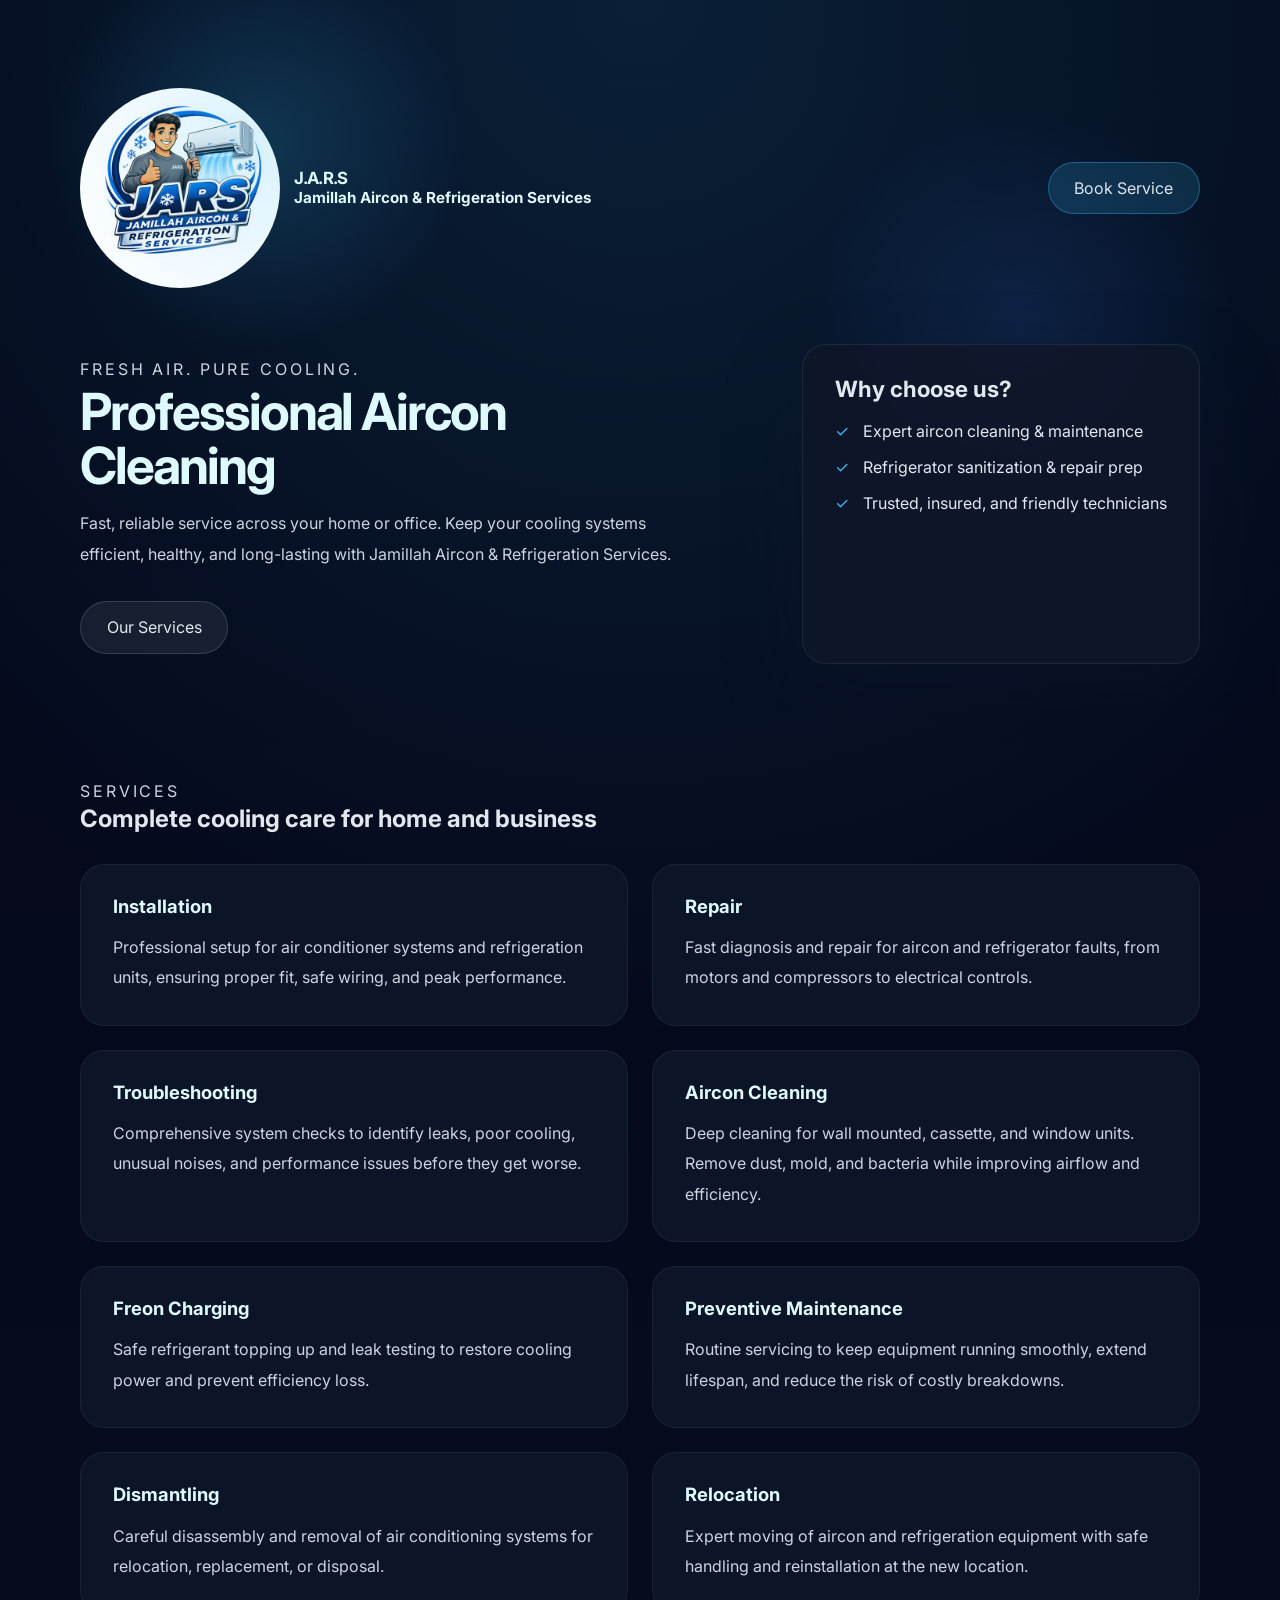
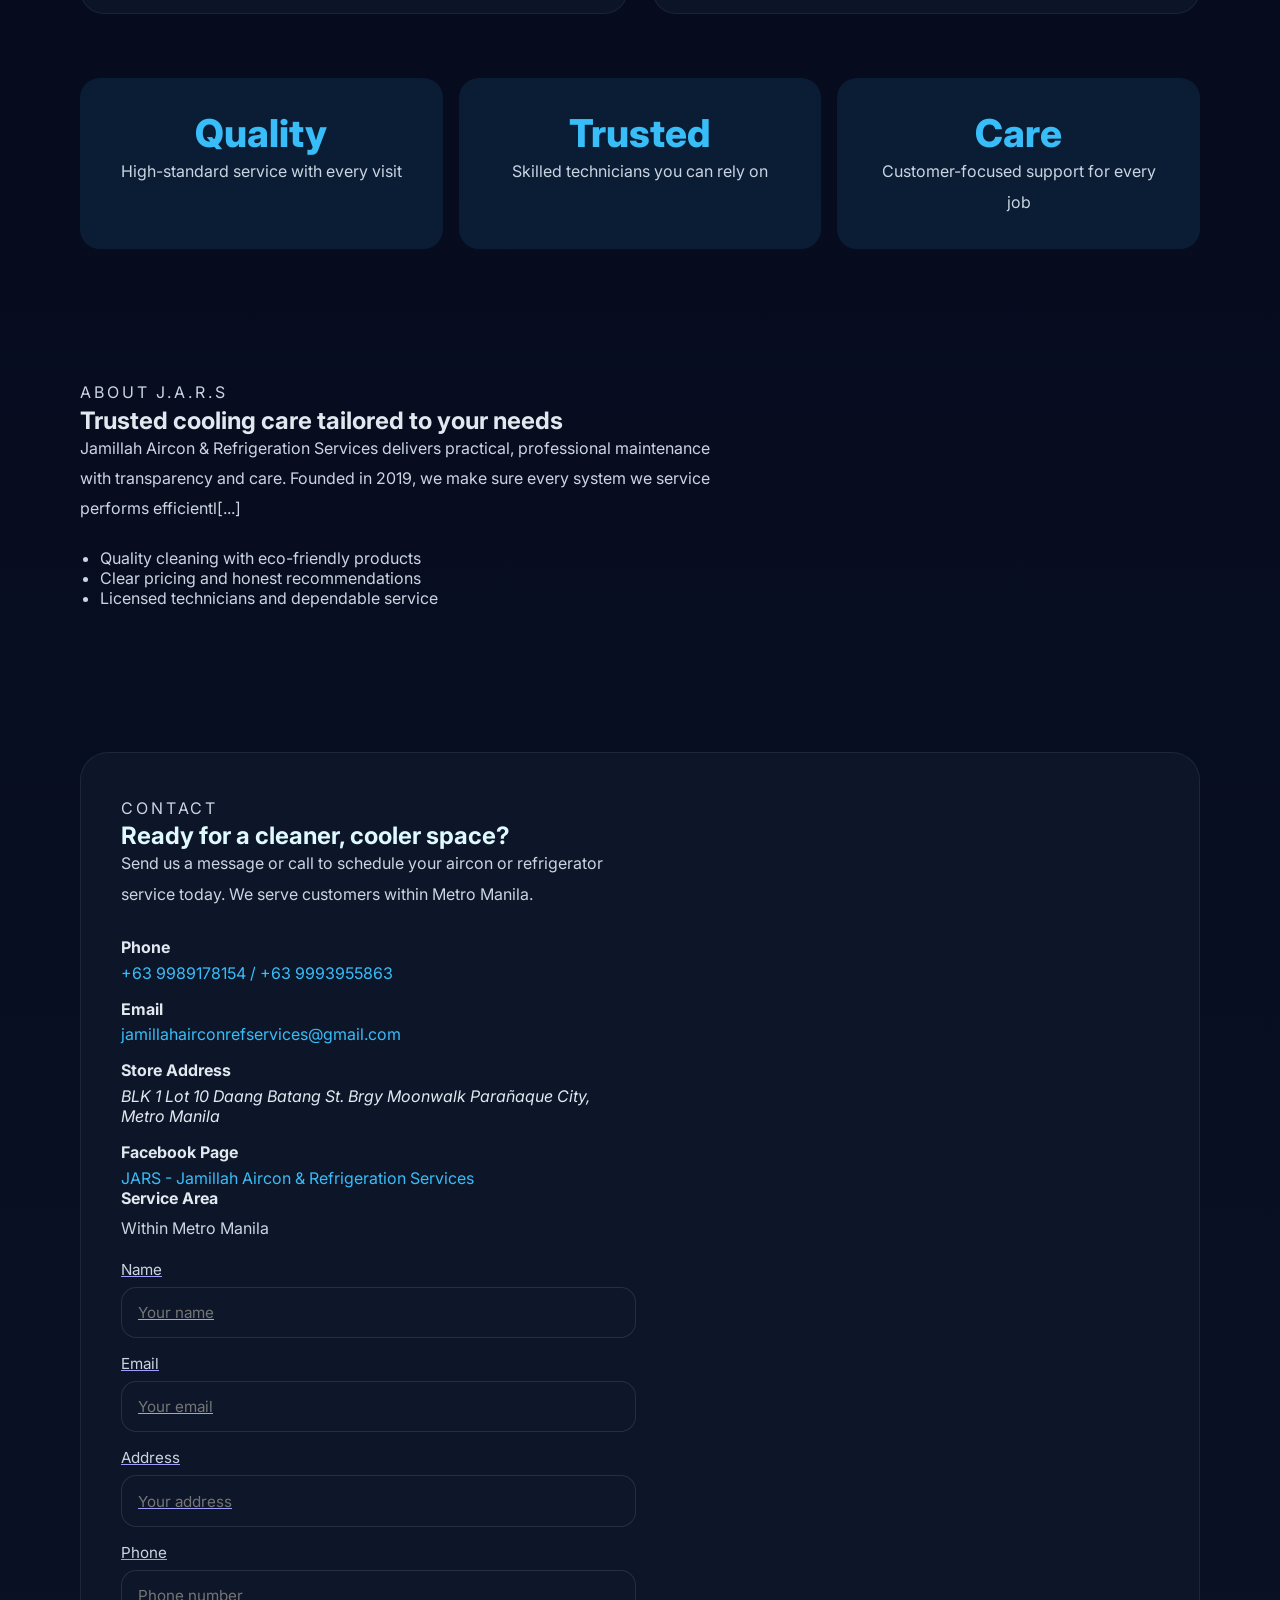
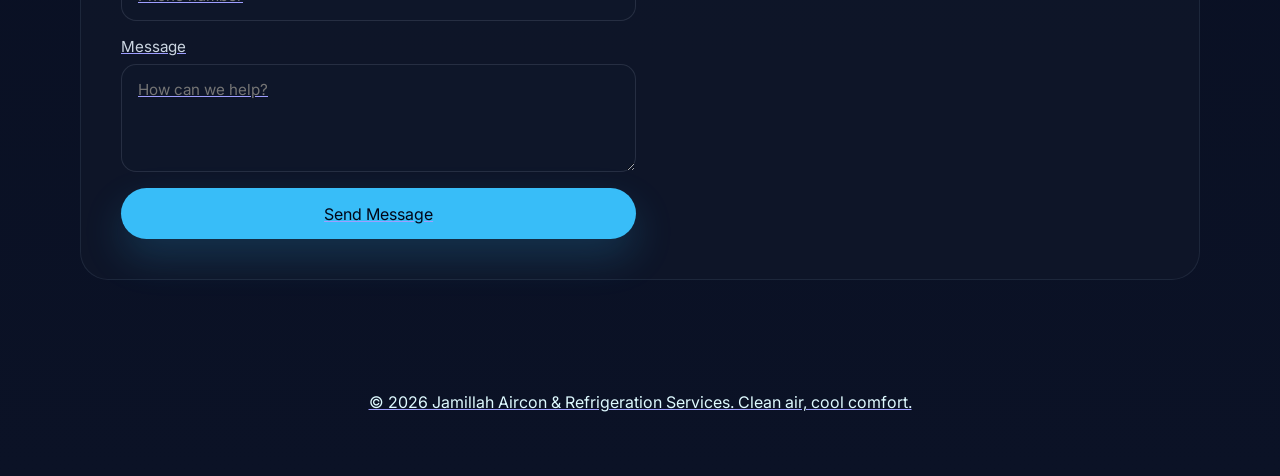
==== commit 976d6162: "Update index.html with changes" ====
--- a/index.html
+++ b/index.html
@@ -108,7 +108,7 @@
         <div>
           <p class="eyebrow">About J.A.R.S</p>
           <h2>Trusted cooling care tailored to your needs</h2>
-          <p>Jamillah Aircon & Refrigeration Services delivers practical, professional maintenance with transparency and care. Founded in 2019, we make sure every system we service performs efficiently, saves energy, and stays clean for your family or customers.</p>
+          <p>Jamillah Aircon & Refrigeration Services delivers practical, professional maintenance with transparency and care. Founded in 2019, we make sure every system we service performs efficientl[...]
           <ul>
             <li>Quality cleaning with eco-friendly products</li>
             <li>Clear pricing and honest recommendations</li>
@@ -139,7 +139,7 @@
             </div>
             <div>
               <strong>Facebook Page</strong>
-              <a href="https://www.facebook.com/people/JARS-Jamillah-Aircon-Refrigeration-Services/100064820811318/" target="_blank" rel="noreferrer">JARS - Jamillah Aircon & Refrigeration Services</a>
+              <a href="https://www.facebook.com/people/JARS-Jamillah-Aircon-Refrigeration-Services/100064820811318/" target="_blank" rel="noreferrer">JARS - Jamillah Aircon & Refrigeration Services</a[...]
             </div>
             <div>
               <strong>Service Area</strong>
@@ -148,7 +148,6 @@
           </div>
         </div>
         <form id="contact-form" class="contact-form" action="https://api.web3forms.com/submit" method="POST" accept-charset="UTF-8">
-          <input type="hidden" name="access_key" value="YOUR_WEB3FORMS_ACCESS_KEY" />
           <input type="hidden" name="subject" value="New service inquiry from website" />
           <input type="checkbox" name="botcheck" class="hidden" style="display:none;" />
           <label>
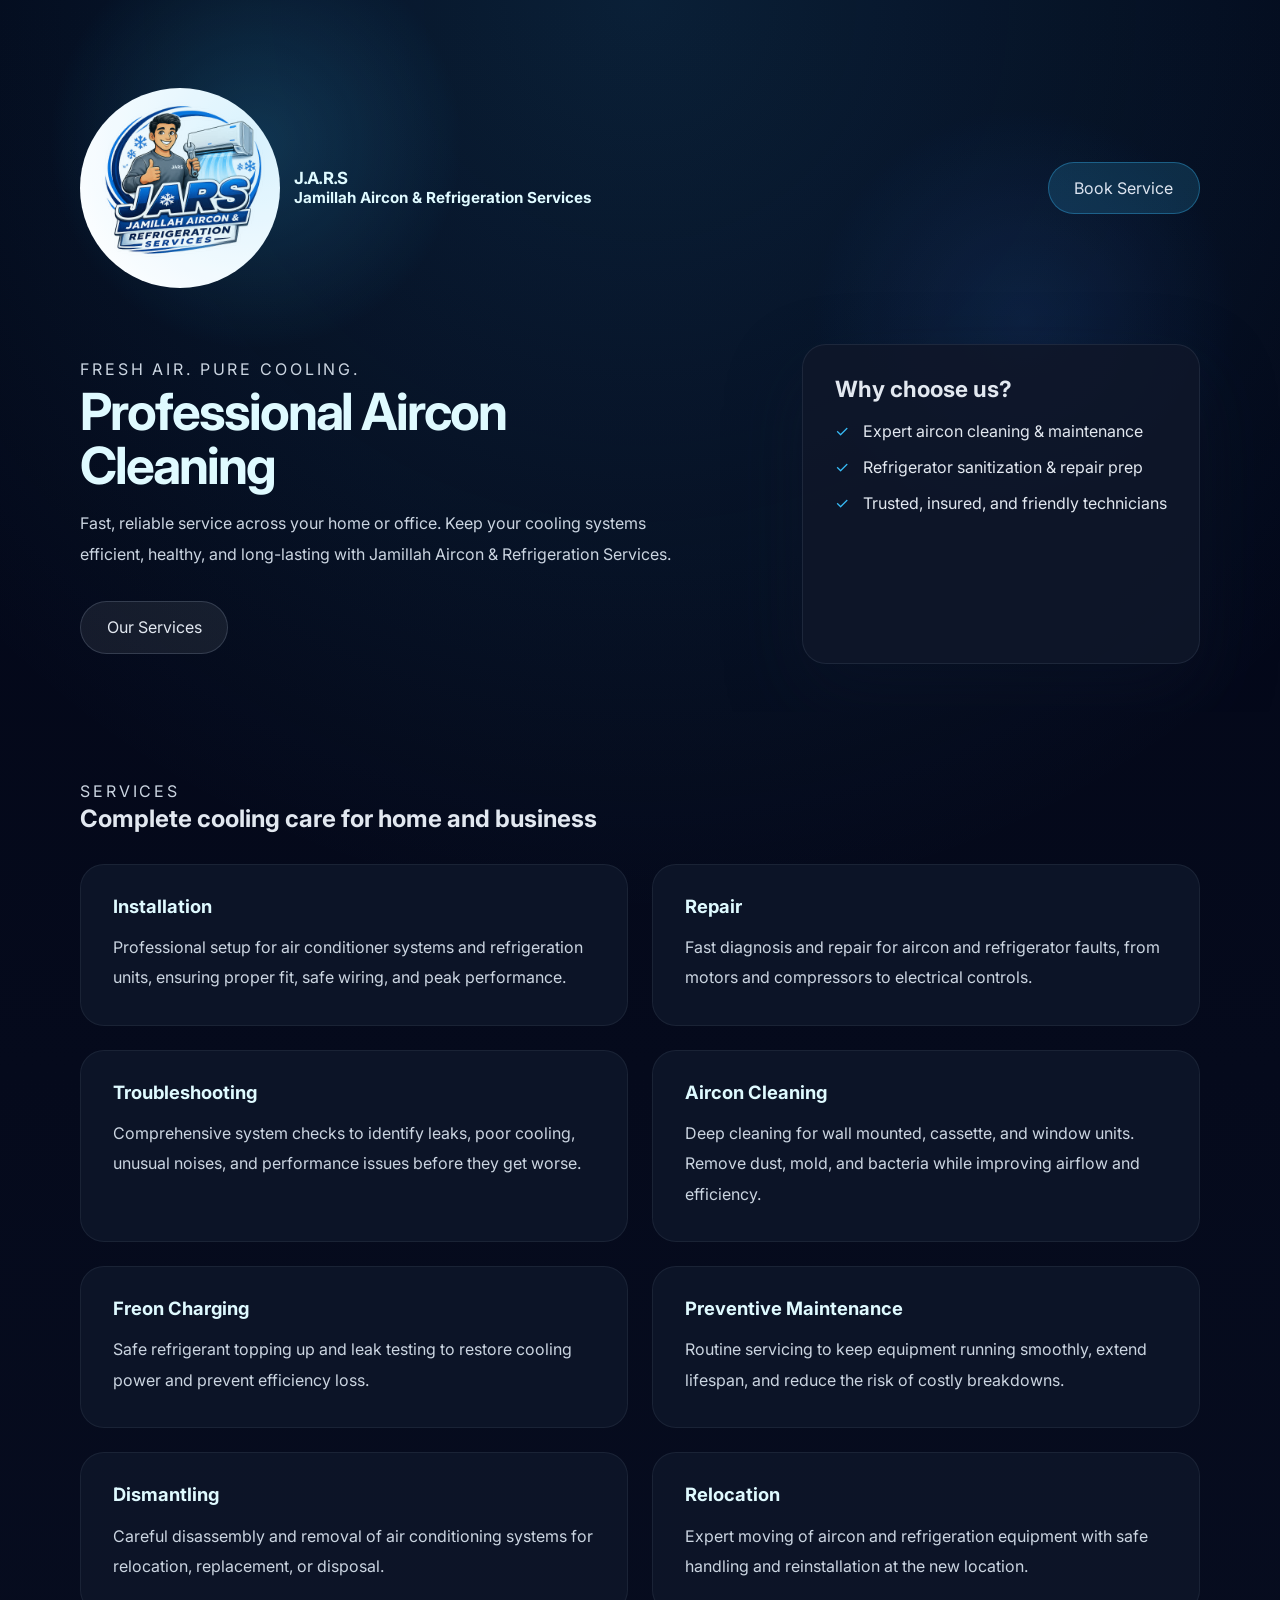
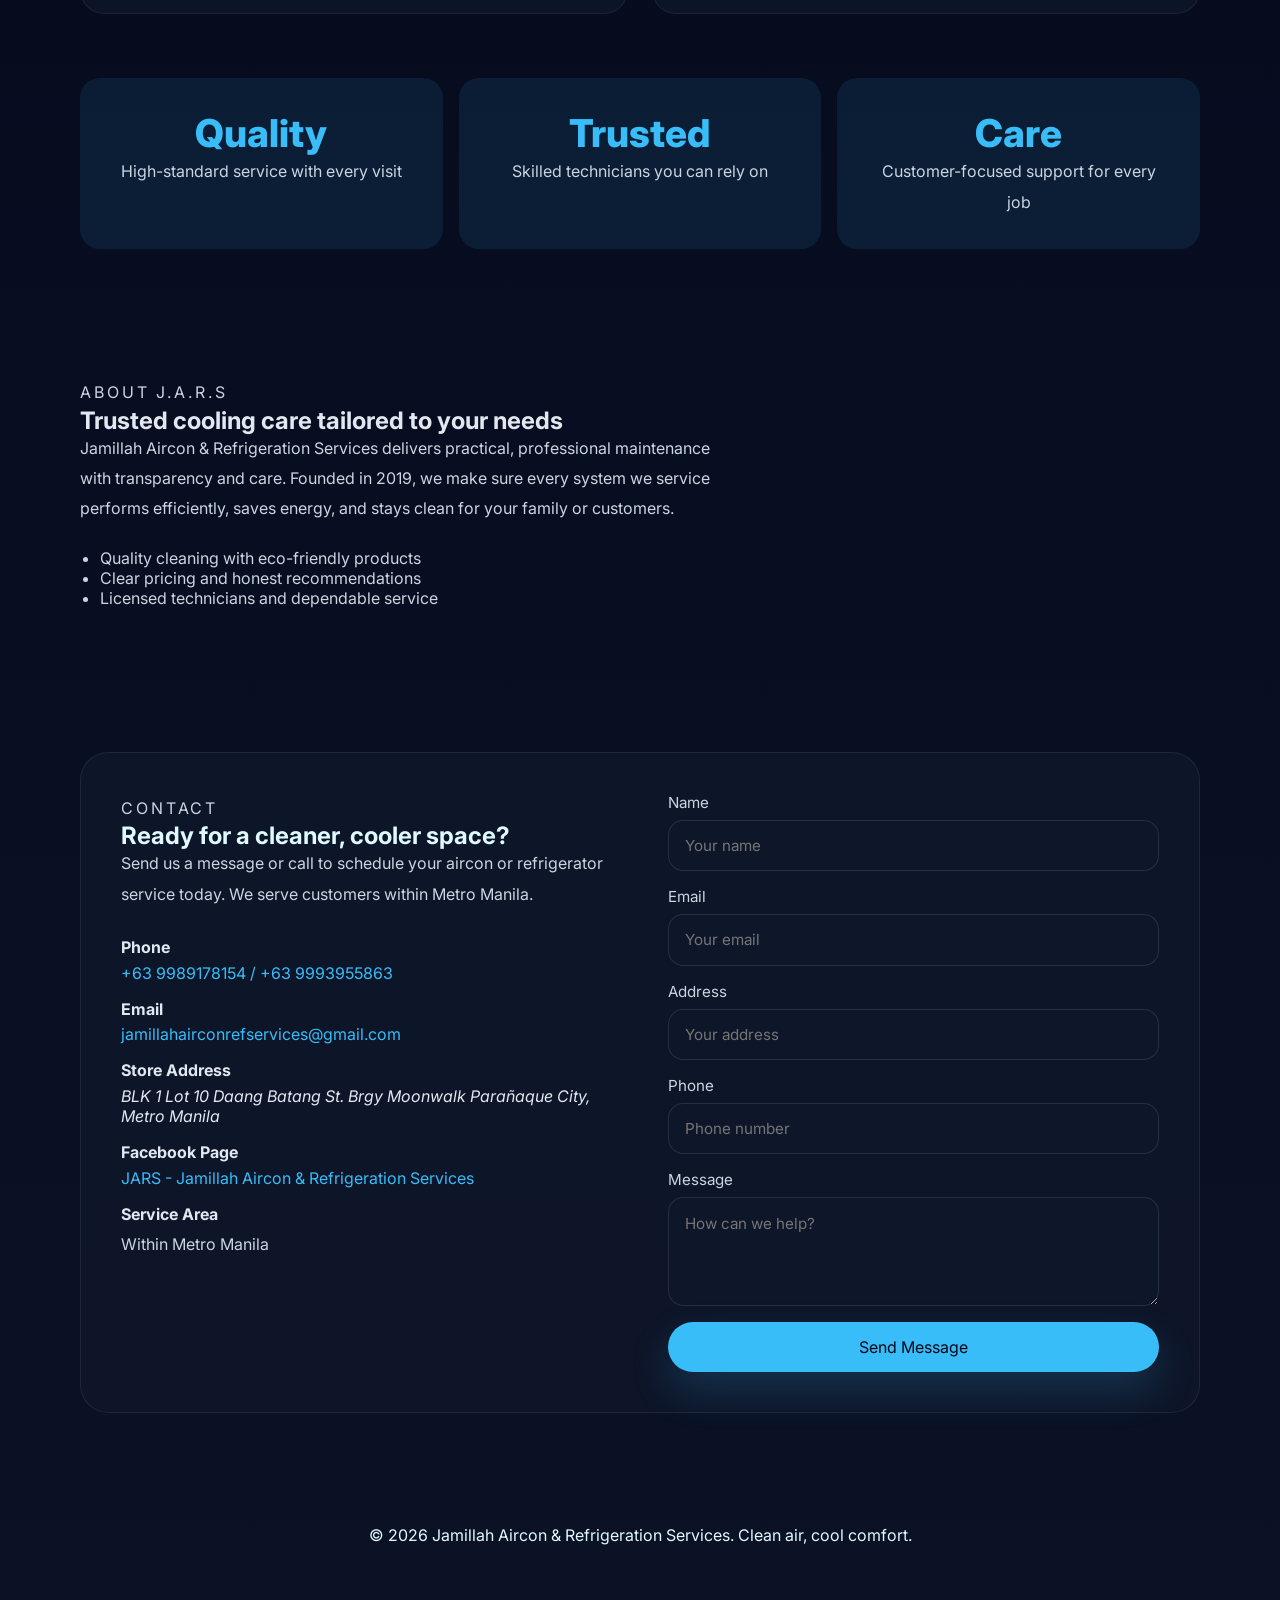
==== commit 65cf6358: "Update index.html" ====
--- a/index.html
+++ b/index.html
@@ -108,7 +108,7 @@
         <div>
           <p class="eyebrow">About J.A.R.S</p>
           <h2>Trusted cooling care tailored to your needs</h2>
-          <p>Jamillah Aircon & Refrigeration Services delivers practical, professional maintenance with transparency and care. Founded in 2019, we make sure every system we service performs efficientl[...]
+          <p>Jamillah Aircon & Refrigeration Services delivers practical, professional maintenance with transparency and care. Founded in 2019, we make sure every system we service performs efficiently, saves energy, and stays clean for your family or customers.</p>
           <ul>
             <li>Quality cleaning with eco-friendly products</li>
             <li>Clear pricing and honest recommendations</li>
@@ -139,7 +139,7 @@
             </div>
             <div>
               <strong>Facebook Page</strong>
-              <a href="https://www.facebook.com/people/JARS-Jamillah-Aircon-Refrigeration-Services/100064820811318/" target="_blank" rel="noreferrer">JARS - Jamillah Aircon & Refrigeration Services</a[...]
+              <a href="https://www.facebook.com/people/JARS-Jamillah-Aircon-Refrigeration-Services/100064820811318/" target="_blank" rel="noreferrer">JARS - Jamillah Aircon & Refrigeration Services</a>
             </div>
             <div>
               <strong>Service Area</strong>
@@ -147,9 +147,16 @@
             </div>
           </div>
         </div>
+        
+        <!-- FIXED CONTACT FORM -->
         <form id="contact-form" class="contact-form" action="https://api.web3forms.com/submit" method="POST" accept-charset="UTF-8">
+          
+          <!-- INSERT YOUR WEB3FORMS ACCESS KEY IN THE VALUE ATTRIBUTE BELOW -->
+          <input type="hidden" name="access_key" value="ffa5a7ad-f06c-45aa-a9c2-af6d205d41fe" />
+          
           <input type="hidden" name="subject" value="New service inquiry from website" />
           <input type="checkbox" name="botcheck" class="hidden" style="display:none;" />
+          
           <label>
             Name
             <input type="text" name="name" placeholder="Your name" required />
@@ -181,4 +188,4 @@
   </footer>
   <script src="script.js"></script>
 </body>
-</html>+</html>
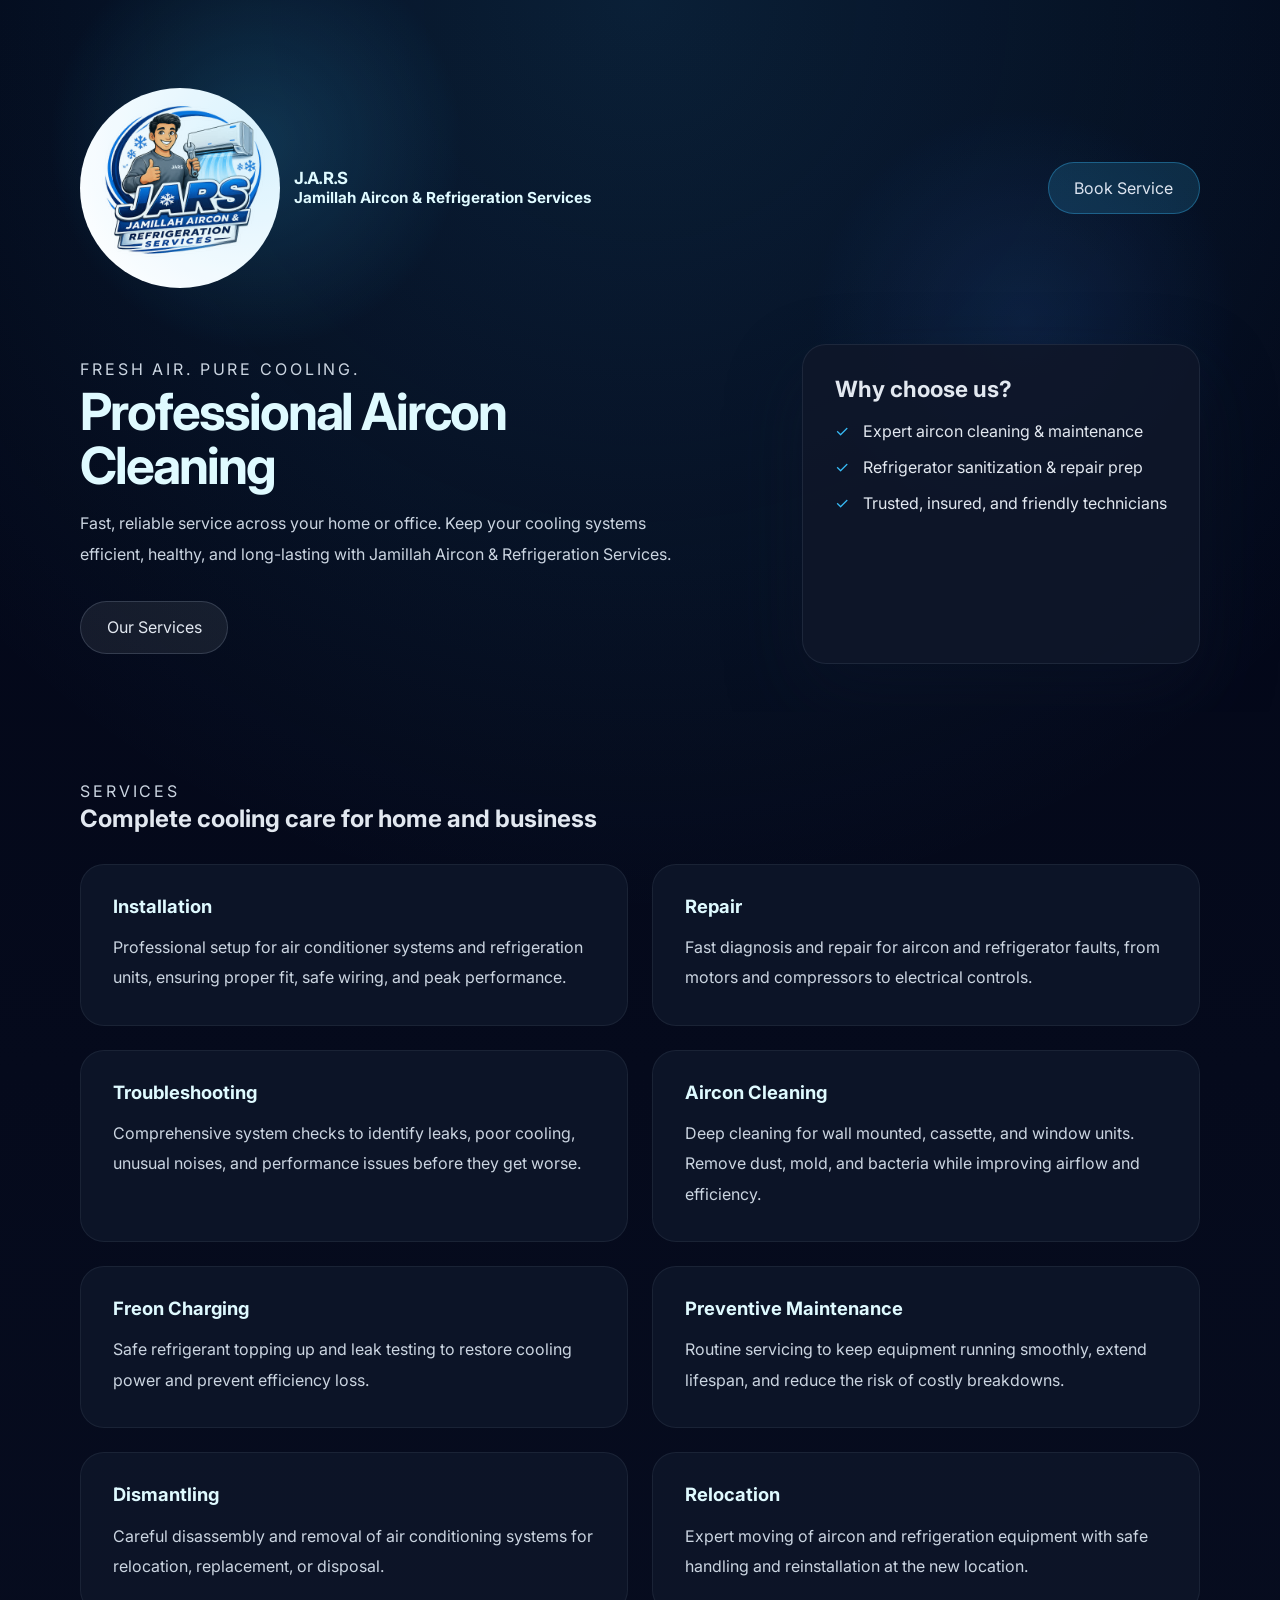
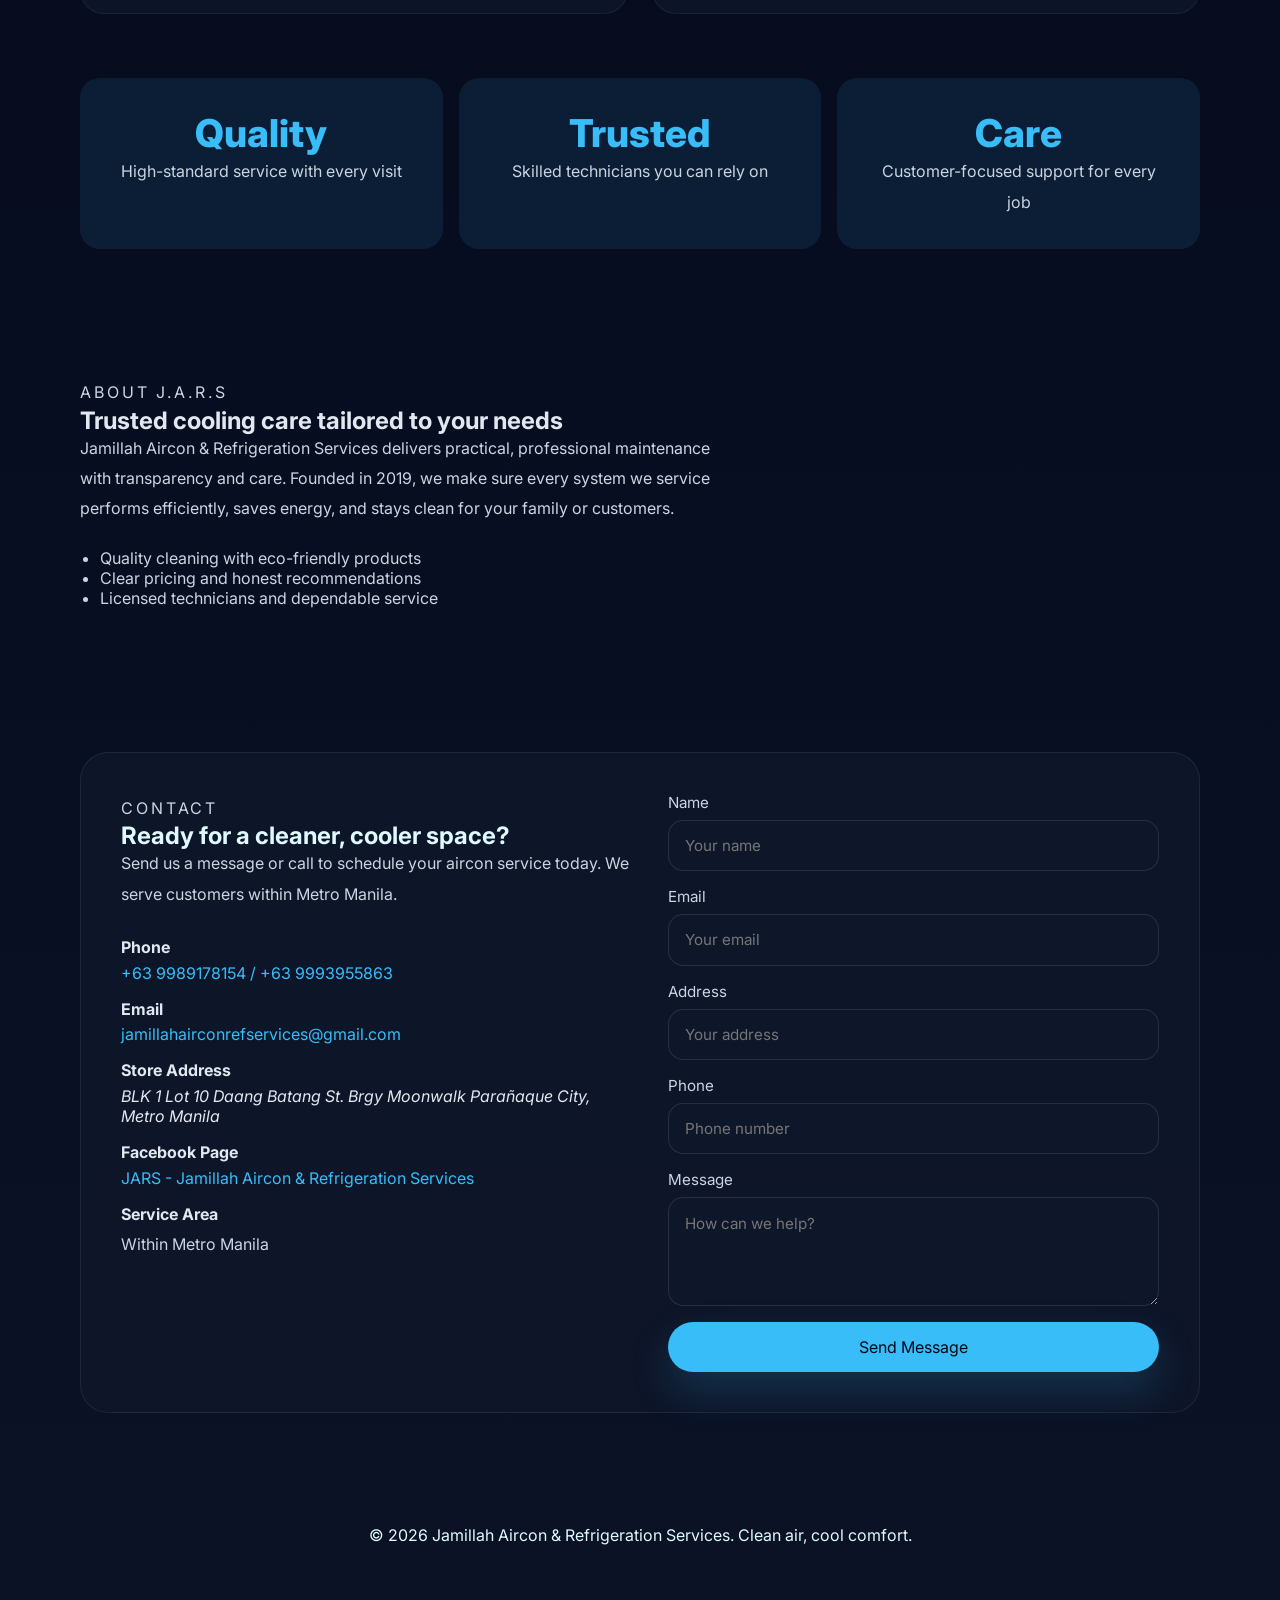
==== commit ca29b3b0: "Update index.html" ====
--- a/index.html
+++ b/index.html
@@ -123,7 +123,7 @@
         <div>
           <p class="eyebrow">Contact</p>
           <h2 class="neon-hover">Ready for a cleaner, cooler space?</h2>
-          <p>Send us a message or call to schedule your aircon or refrigerator service today. We serve customers within Metro Manila.</p>
+          <p>Send us a message or call to schedule your aircon service today. We serve customers within Metro Manila.</p>
           <div class="contact-details">
             <div>
               <strong>Phone</strong>
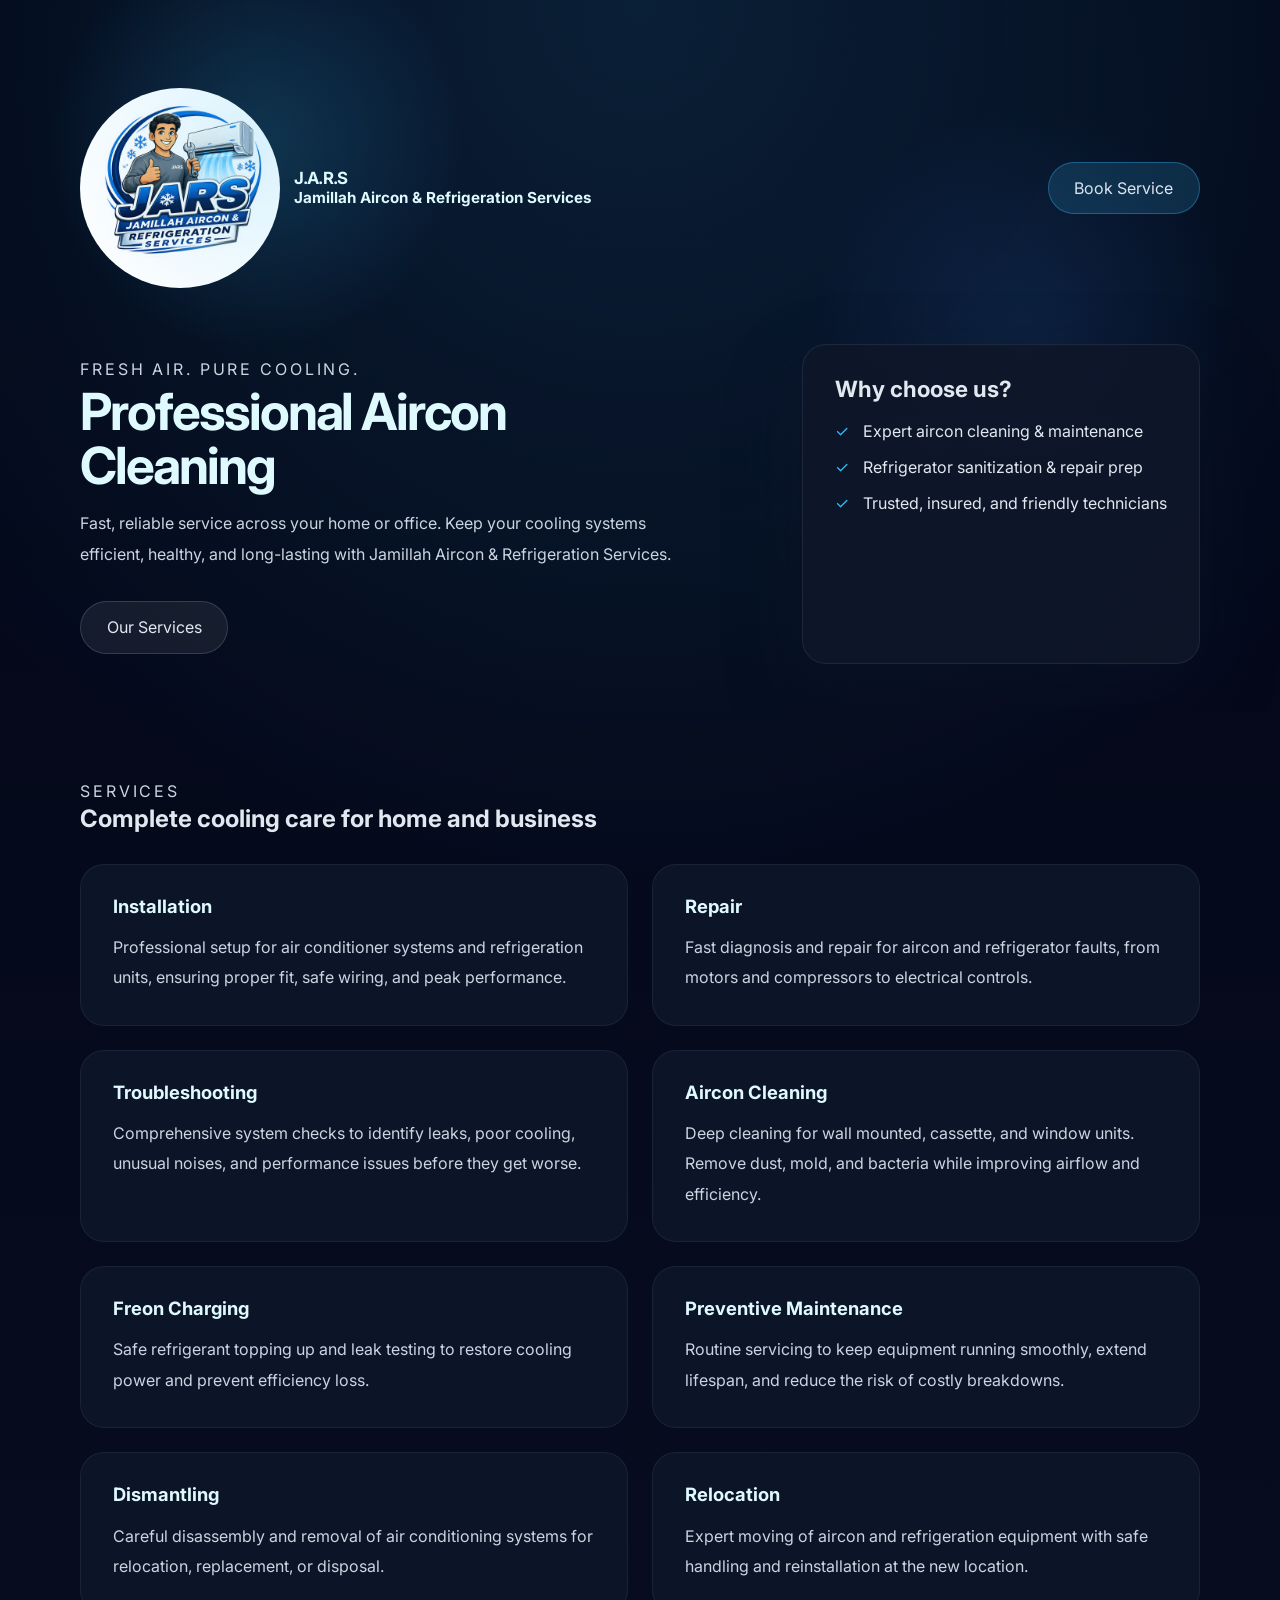
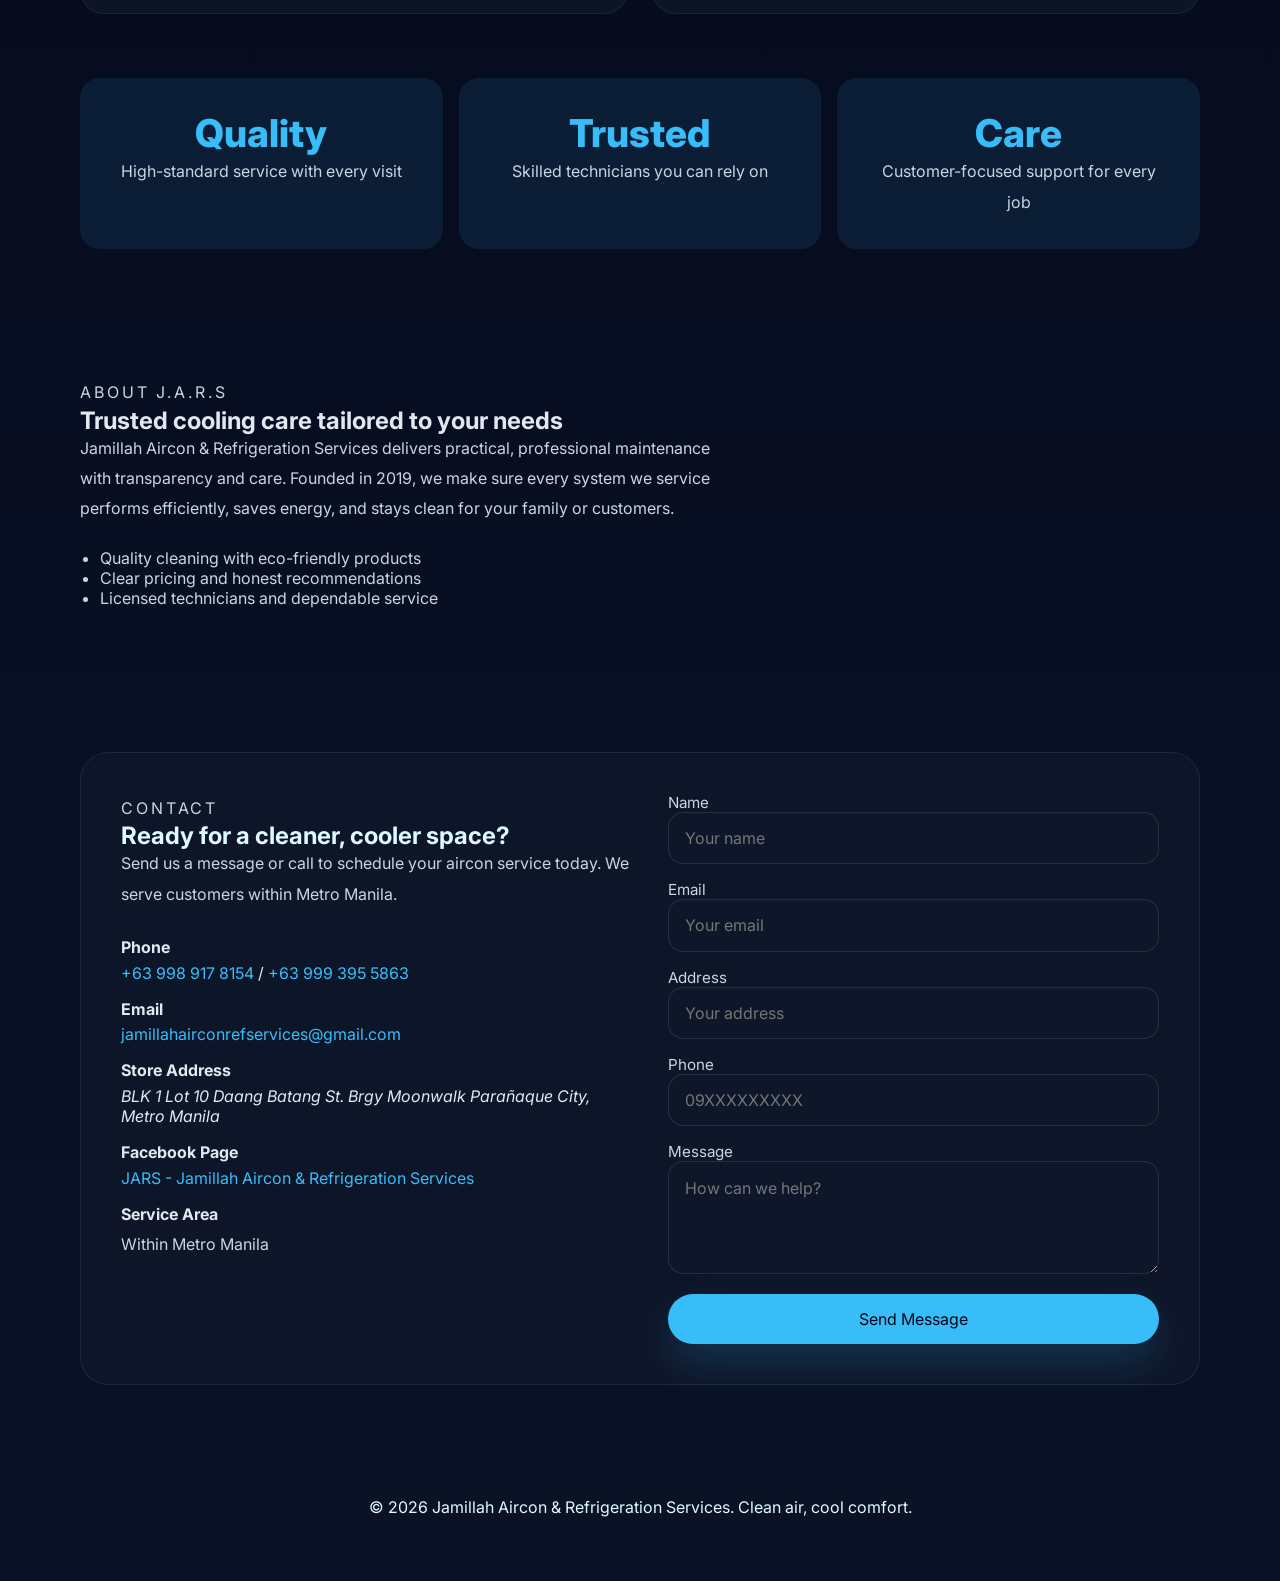
==== commit e395643b: "Update index.html" ====
--- a/index.html
+++ b/index.html
@@ -127,7 +127,7 @@
           <div class="contact-details">
             <div>
               <strong>Phone</strong>
-              <a href="tel:+63 9989178154/9993955863">+63 9989178154 / +63 9993955863</a>
+              <a href="tel:+639989178154">+63 998 917 8154</a> / <a href="tel:+639993955863">+63 999 395 5863</a>
             </div>
             <div>
               <strong>Email</strong>
@@ -148,35 +148,42 @@
           </div>
         </div>
         
-        <!-- FIXED CONTACT FORM -->
+        <!-- FLAWLESS CONTACT FORM -->
         <form id="contact-form" class="contact-form" action="https://api.web3forms.com/submit" method="POST" accept-charset="UTF-8">
           
-          <!-- INSERT YOUR WEB3FORMS ACCESS KEY IN THE VALUE ATTRIBUTE BELOW -->
           <input type="hidden" name="access_key" value="ffa5a7ad-f06c-45aa-a9c2-af6d205d41fe" />
-          
           <input type="hidden" name="subject" value="New service inquiry from website" />
           <input type="checkbox" name="botcheck" class="hidden" style="display:none;" />
           
-          <label>
-            Name
-            <input type="text" name="name" placeholder="Your name" required />
-          </label>
-          <label>
-            Email
-            <input type="email" name="email" placeholder="Your email" required />
-          </label>
-          <label>
-            Address
-            <input type="text" name="address" placeholder="Your address" required />
-          </label>
-          <label>
-            Phone
-            <input type="tel" name="phone" placeholder="Phone number" required />
-          </label>
-          <label>
-            Message
-            <textarea name="message" rows="4" placeholder="How can we help?" required></textarea>
-          </label>
+          <!-- Explicitly redirect back to your site instead of Web3Forms default lander -->
+          <input type="hidden" name="redirect" value="https://yourwebsite.com/thank-you.html" />
+          
+          <div class="form-group">
+            <label for="form-name">Name</label>
+            <input type="text" id="form-name" name="name" placeholder="Your name" autocomplete="name" required />
+          </div>
+
+          <div class="form-group">
+            <label for="form-email">Email</label>
+            <input type="email" id="form-email" name="email" placeholder="Your email" autocomplete="email" required />
+          </div>
+
+          <div class="form-group">
+            <label for="form-address">Address</label>
+            <input type="text" id="form-address" name="address" placeholder="Your address" autocomplete="street-address" required />
+          </div>
+
+          <div class="form-group">
+            <label for="form-phone">Phone</label>
+            <!-- Strict validation for Philippine Mobile Numbers (e.g., 09171234567 or +639171234567) -->
+            <input type="tel" id="form-phone" name="phone" placeholder="09XXXXXXXXX" pattern="^(09|\+639)\d{9}$" autocomplete="tel" required />
+          </div>
+
+          <div class="form-group">
+            <label for="form-message">Message</label>
+            <textarea id="form-message" name="message" rows="4" placeholder="How can we help?" required></textarea>
+          </div>
+
           <button type="submit" class="btn primary">Send Message</button>
         </form>
       </div>
